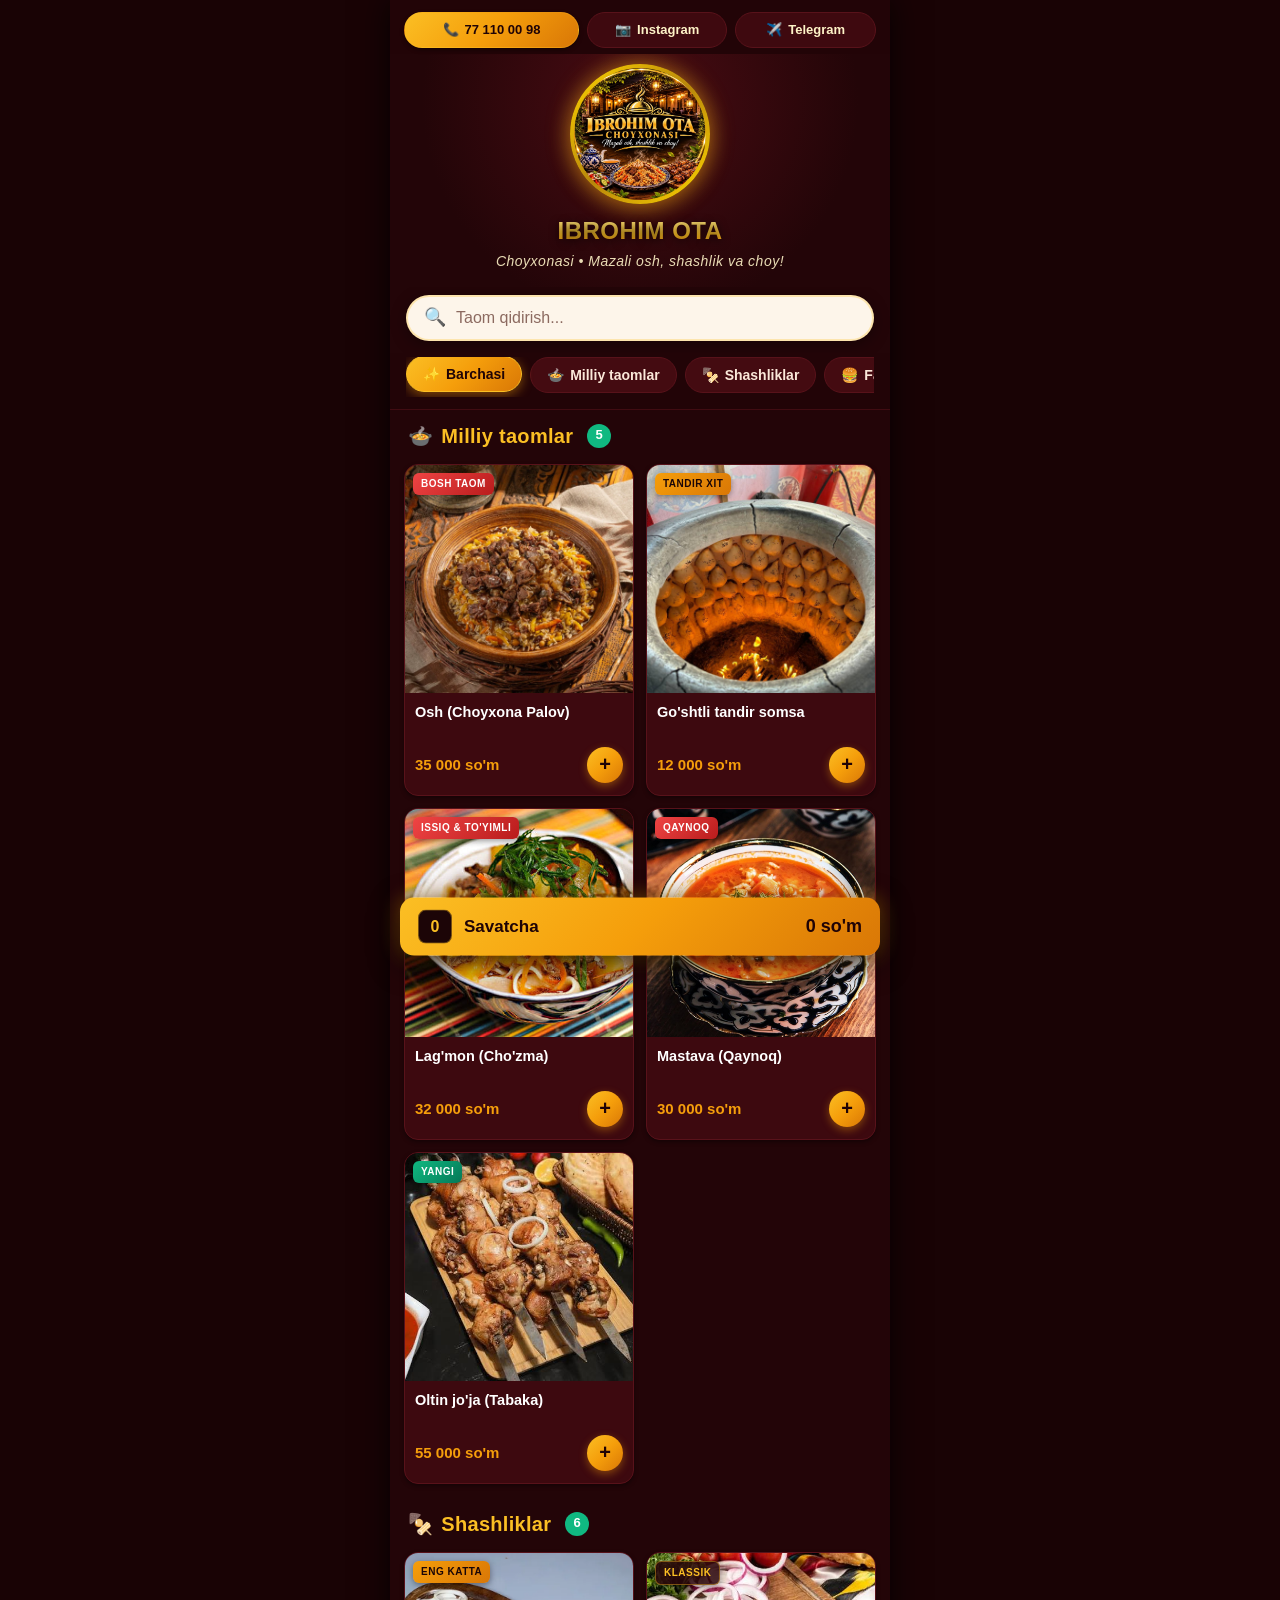
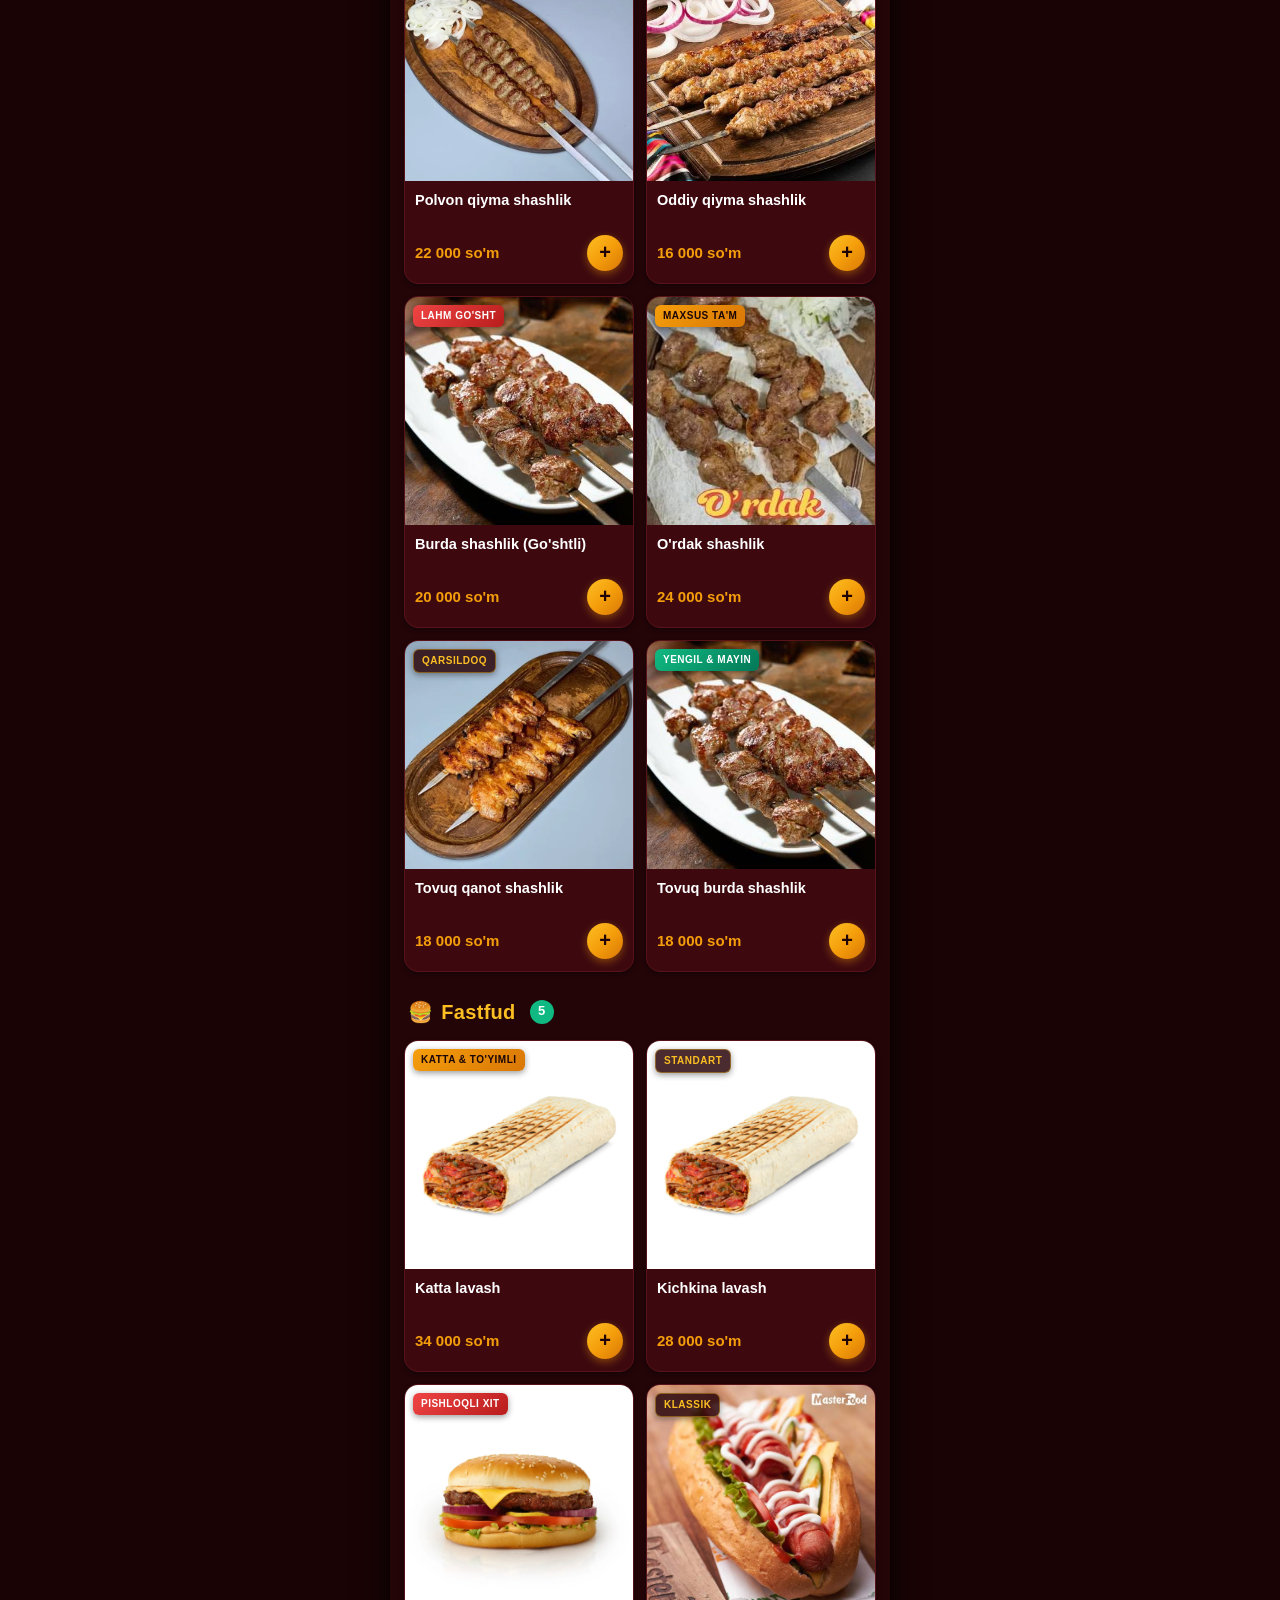
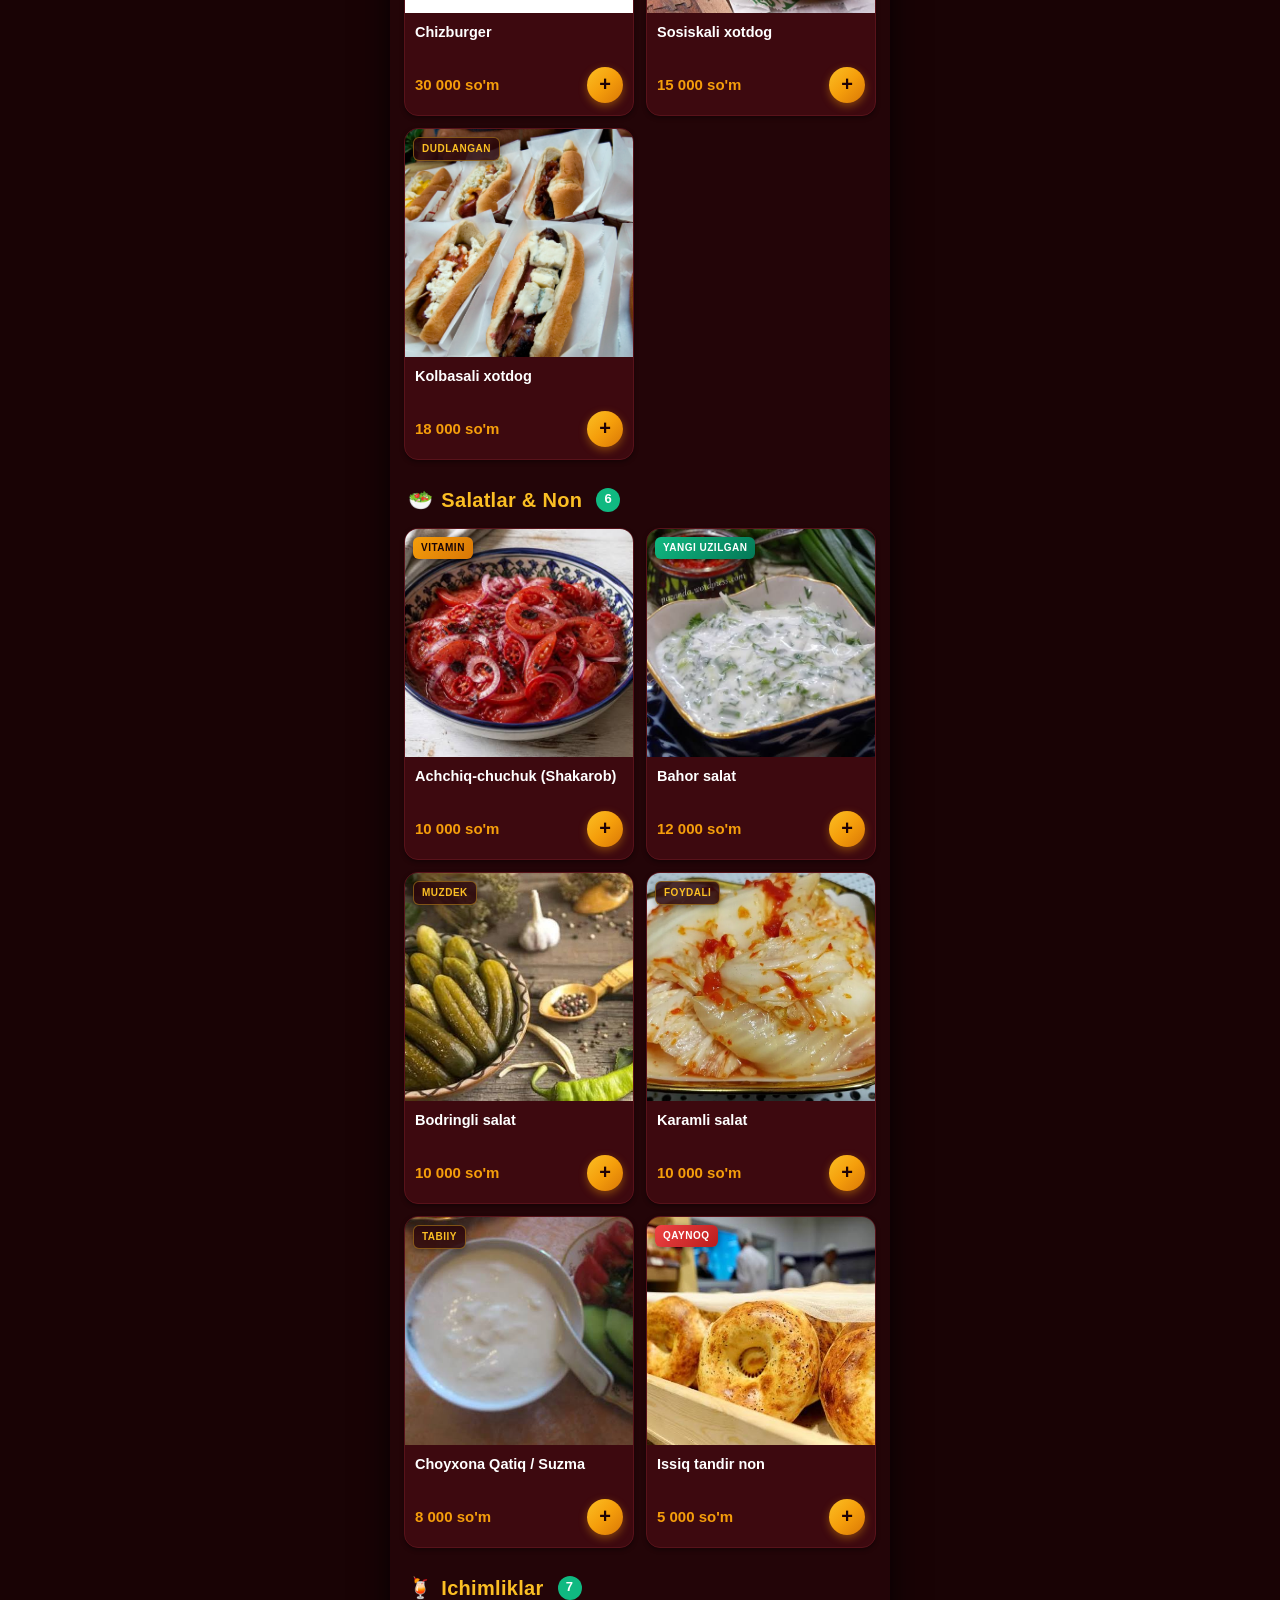
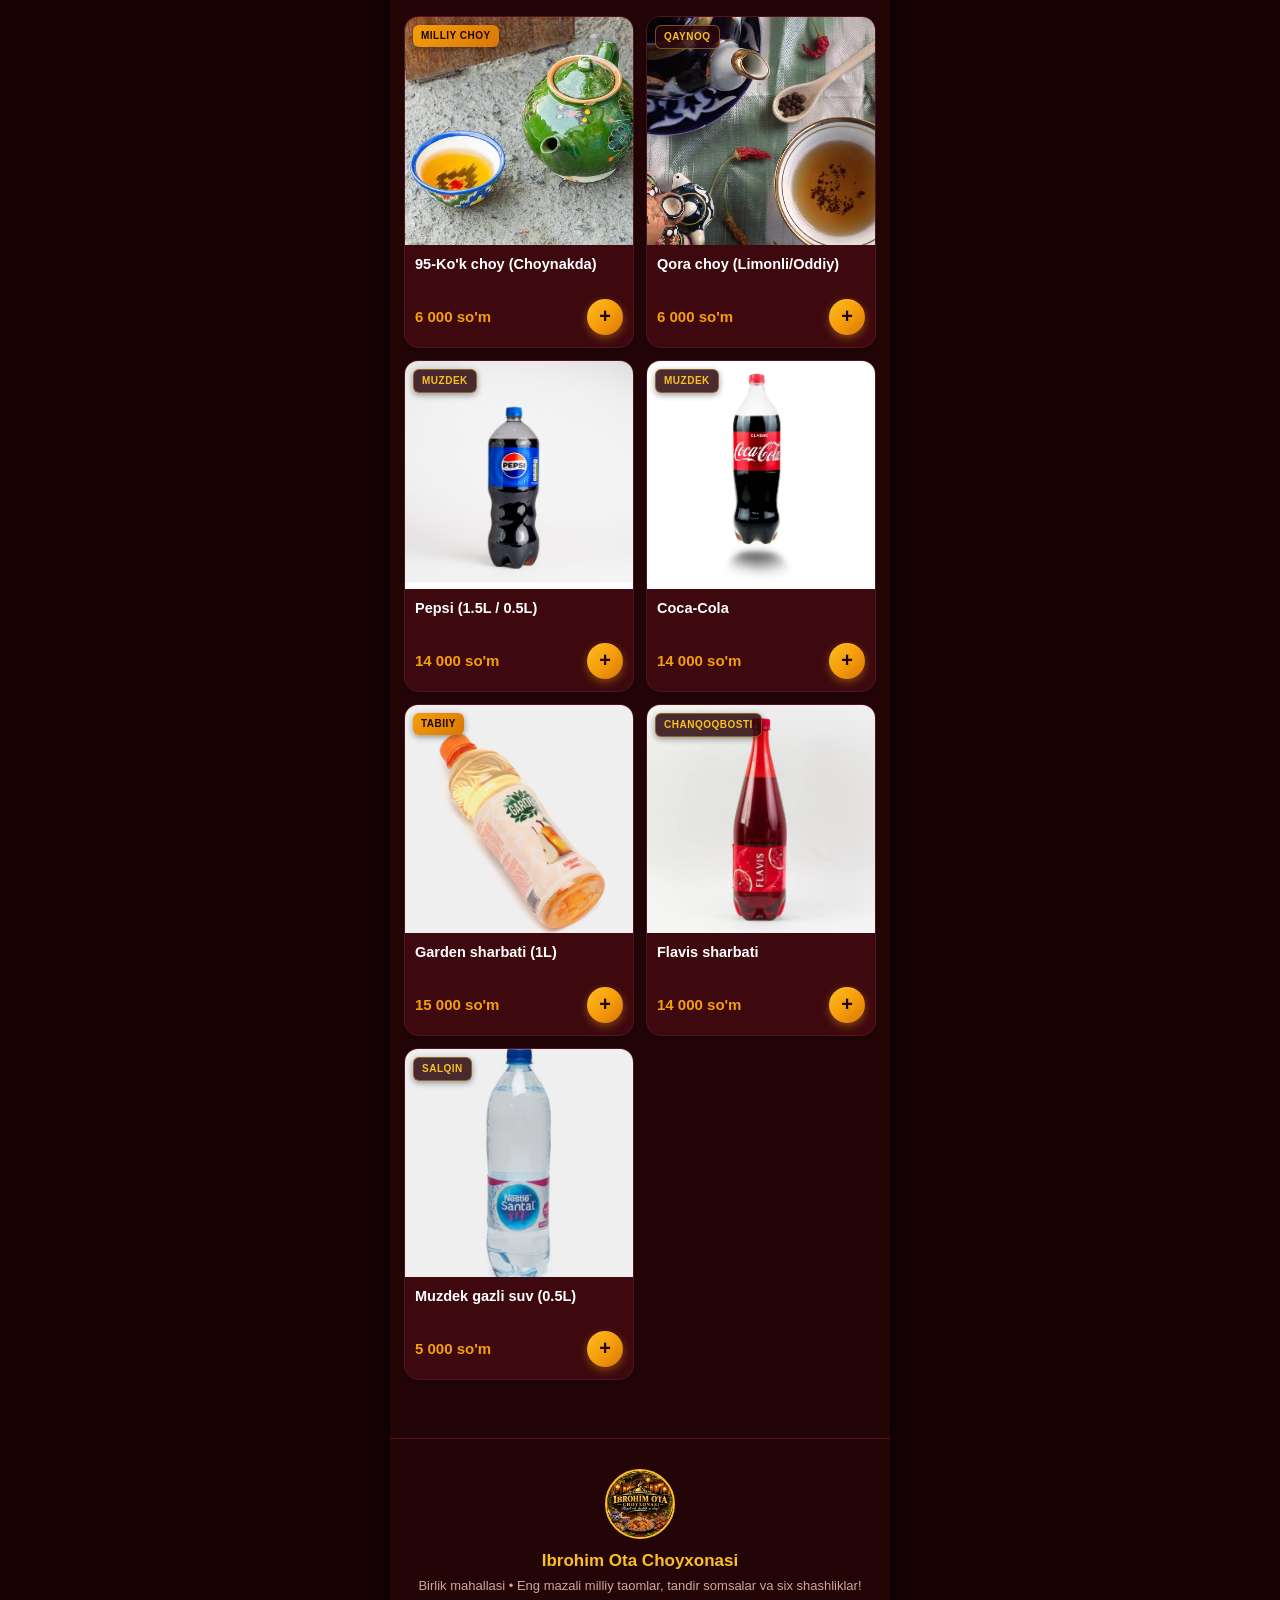
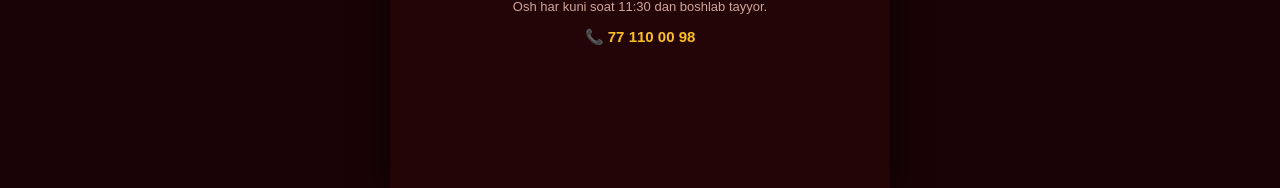
==== index.html @ 79ab9d5c "Initial commit: Ibrohim Ota choyxonasi QR menu" ====
<!DOCTYPE html>
<html lang="uz">
<head>
  <meta charset="UTF-8">
  <meta name="viewport" content="width=device-width, initial-scale=1.0, maximum-scale=1.0, user-scalable=no, viewport-fit=cover">
  <title>Ibrohim Ota Choyxonasi | QR Menyu</title>
  
  <!-- Mobil brauzer moslashuvlari -->
  <meta name="theme-color" content="#190305">
  <meta name="apple-mobile-web-app-capable" content="yes">
  <meta name="apple-mobile-web-app-status-bar-style" content="black-translucent">
  <meta name="description" content="Ibrohim Ota choyxonasi - Mazali osh, shashlik va choy! Qulay mobil QR-menyu.">

  <!-- Favicon va Logotip -->
  <link rel="icon" type="image/jpeg" href="images/logo_circle.jpg">
  <link rel="apple-touch-icon" href="images/logo_circle.jpg">

  <!-- Stillar -->
  <link rel="stylesheet" href="style.css">
</head>
<body>

  <div class="app-container">
    
    <!-- Tepadagi tezkor aloqa paneli -->
    <header class="top-contact-bar">
      <a href="tel:771100098" class="contact-btn phone">
        <span>📞</span>
        <span>77 110 00 98</span>
      </a>
      <a href="https://instagram.com" target="_blank" rel="noopener noreferrer" class="contact-btn social">
        <span>📷</span>
        <span>Instagram</span>
      </a>
      <a href="https://t.me" target="_blank" rel="noopener noreferrer" class="contact-btn social">
        <span>✈️</span>
        <span>Telegram</span>
      </a>
    </header>

    <!-- Bosh Banner va Choyxona Logotipi -->
    <section class="hero-banner">
      <div class="logo-circle-wrapper">
        <img src="images/logo_circle.jpg" alt="Ibrohim Ota Choyxonasi" class="logo-circle-img">
      </div>
      <h1 class="brand-title">IBROHIM OTA</h1>
      <p class="brand-subtitle">Choyxonasi • Mazali osh, shashlik va choy!</p>

      <!-- Agar QR kodda xona bo'lsa avtomatik ko'rinadi -->
      <div id="activeTableBadge" class="active-table-badge" style="display: none;">
        <span class="pulse-dot"></span>
        <span>Xonangiz aniqlandi</span>
      </div>
    </section>

    <!-- Qidiruv paneli -->
    <div class="search-wrapper">
      <div class="search-box">
        <span class="search-icon">🔍</span>
        <input type="text" id="searchInput" class="search-input" placeholder="Taom qidirish..." autocomplete="off">
        <button id="clearSearchBtn" class="clear-search-btn" title="Tozalash">✕</button>
      </div>
    </div>

    <!-- Kategoriya teglari (Slider) -->
    <nav class="categories-container" aria-label="Menyu toifalari">
      <div class="categories-track" id="categoriesTrack">
        <!-- JS orqali dinamik chiqariladi -->
      </div>
    </nav>

    <!-- Asosiy Taomlar Menyu Ro'yxati -->
    <main class="menu-content" id="menuContainer">
      <!-- data.js dagi taomlar app.js orqali chiziladi -->
    </main>

    <!-- Pastki qism / Footer -->
    <footer class="choyxona-footer">
      <img src="images/logo_circle.jpg" alt="Logo" class="footer-logo">
      <div class="footer-name">Ibrohim Ota Choyxonasi</div>
      <div class="footer-text">
        Birlik mahallasi • Eng mazali milliy taomlar, tandir somsalar va six shashliklar!<br>
        Osh har kuni soat 11:30 dan boshlab tayyor.
      </div>
      <a href="tel:771100098" class="footer-phone">📞 77 110 00 98</a>
    </footer>

    <!-- Pastda Yopishib Turuvchi Savatcha Tugmasi (Floating Bar) -->
    <aside class="floating-cart-bar" id="floatingCartBar" role="button" aria-label="Savatchani ko'rish">
      <div class="cart-left">
        <div class="cart-badge-circle" id="floatingCartCount">0</div>
        <div class="cart-label">Savatcha</div>
      </div>
      <div class="cart-total-price" id="floatingCartTotal">0 so'm</div>
    </aside>

  </div>

  <!-- ===================================================
       1. TAOM HAQIDA BATAFSIL MODAL
  =================================================== -->
  <div class="modal-overlay" id="dishDetailModal" role="dialog" aria-modal="true">
    <div class="modal-sheet">
      <div class="sheet-header">
        <span class="sheet-title">Taom haqida</span>
        <button class="sheet-header-btn" id="closeDetailBtn">✕ Yopish</button>
      </div>
      <div class="dish-detail-body" id="dishDetailContent">
        <!-- JS orqali to'ldiriladi -->
      </div>
    </div>
  </div>

  <!-- ===================================================
       2. SAVATCHA (CART) MODALI
  =================================================== -->
  <div class="modal-overlay" id="cartModal" role="dialog" aria-modal="true">
    <div class="modal-sheet">
      
      <!-- Savatcha tepasi -->
      <div class="sheet-header">
        <button class="sheet-header-btn" id="closeCartBtn">‹ Menyuga qaytish</button>
        <span class="sheet-title">🛒 Savatcha</span>
        <button class="sheet-header-btn clear-cart-btn" id="clearCartBtn">Tozalash</button>
      </div>

      <!-- Savatcha bo'sh holati -->
      <div class="empty-cart-state" id="cartEmptyState" style="display: none;">
        <div class="empty-cart-icon">🛒</div>
        <div class="empty-cart-title">Savatchangiz bo'sh</div>
        <div class="empty-cart-text">Menyudan o'zingiz yoqtirgan lazzatli taomlarni tanlang</div>
      </div>

      <!-- Savatcha to'la holati -->
      <div id="cartContentArea">
        
        <!-- Tanlangan taomlar ro'yxati -->
        <div class="cart-items-container" id="cartItemsList">
          <!-- JS orqali chiziladi -->
        </div>

        <!-- Hisob-kitob bloki -->
        <div class="cart-summary-box">
          <div class="summary-row">
            <span>Taomlar summasi</span>
            <strong id="summarySubtotal">0 so'm</strong>
          </div>
          <div class="summary-row">
            <span>Xizmat haqi</span>
            <strong id="summaryServiceFee">0 so'm (0%)</strong>
          </div>
          <div class="summary-divider"></div>
          <div class="summary-total-row">
            <span class="summary-total-label">JAMI:</span>
            <span class="summary-total-price" id="summaryGrandTotal">0 so'm</span>
          </div>
        </div>

        <!-- Majburiy maydon: Xona / Stol raqami -->
        <div class="room-input-container">
          <label class="room-input-label" for="roomNumberInput">
            📍 Qaysi xona yoki stoldasiz? (Majburiy)
          </label>
          <div class="room-input-wrapper">
            <span style="font-size: 20px;">🚪</span>
            <input 
              type="text" 
              id="roomNumberInput" 
              class="room-input" 
              placeholder="masalan, 5-xona yoki 2-stol"
              maxlength="30"
              autocomplete="off"
            >
          </div>

          <!-- Tezkor xona tanlash (Katta yoshdagilar oson bosishi uchun) -->
          <div class="quick-rooms">
            <button type="button" class="room-chip" data-val="1-xona">1-xona</button>
            <button type="button" class="room-chip" data-val="2-xona">2-xona</button>
            <button type="button" class="room-chip" data-val="3-xona">3-xona</button>
            <button type="button" class="room-chip" data-val="4-xona">4-xona</button>
            <button type="button" class="room-chip" data-val="5-xona">5-xona</button>
            <button type="button" class="room-chip" data-val="6-xona">6-xona</button>
            <button type="button" class="room-chip" data-val="7-xona">7-xona</button>
            <button type="button" class="room-chip" data-val="8-xona">8-xona</button>
            <button type="button" class="room-chip" data-val="Katta zal">Katta zal</button>
            <button type="button" class="room-chip" data-val="Kichik zal">Kichik zal</button>
          </div>
        </div>

        <!-- Xatolik ogohlantirish banneri -->
        <div class="validation-error-banner" id="validationErrorBanner">
          ⚠️ Avval xona yoki stol raqamini kiriting!
        </div>

        <!-- Amallar tugmalari -->
        <div class="cart-actions">
          <button class="btn-primary-send" id="sendToCashierBtn">
            <span>📨</span>
            <span>Kassaga yuborish</span>
          </button>
          <button class="btn-secondary-waiter" id="showToWaiterBtn">
            <span>👨‍💼</span>
            <span>Ofitsiantga ko'rsatish</span>
          </button>
          <p class="cart-subtext">
            Buyurtma kassaga va oshxonaga boradi, ofitsiant tez orada tasdiqlaydi. Xohlasangiz, ekranni ofitsiantga ko'rsating.
          </p>
        </div>

      </div>

    </div>
  </div>

  <!-- ===================================================
       3. KREATIV TASDIQLASH OYNASI (Prompt talabi)
  =================================================== -->
  <div class="modal-overlay" id="confirmOrderModal" role="dialog" aria-modal="true">
    <div class="confirm-box">
      <div class="confirm-icon">👨‍🍳</div>
      <h2 class="confirm-title">Taomlarimiz ma'qulmi? 😊</h2>
      <p class="confirm-text">
        Haqiqatan ham mana shu tanlangan lazzatli taomlarni buyurtma bermoqchimisiz?
      </p>

      <!-- Buyurtma xulosasi -->
      <div class="confirm-details-card">
        <div class="confirm-detail-item">
          <span class="confirm-detail-label">Xona / Stol:</span>
          <span class="confirm-detail-val" id="confirmRoomVal">5-xona</span>
        </div>
        <div class="confirm-detail-item">
          <span class="confirm-detail-label">Miqdori:</span>
          <span class="confirm-detail-val" id="confirmCountVal">3 ta</span>
        </div>
        <div class="confirm-detail-item">
          <span class="confirm-detail-label">Umumiy summa:</span>
          <span class="confirm-detail-val" id="confirmTotalVal" style="color: var(--gold-light);">0 so'm</span>
        </div>
      </div>

      <!-- Kreativ tugmalar -->
      <div class="confirm-actions">
        <button class="btn-confirm-yes" id="confirmYesBtn">
          🚀 Ha, buyurtmani yuboring!
        </button>
        <button class="btn-confirm-more" id="confirmMoreBtn">
          😋 Yana boshqa ovqatlarni tanlayman
        </button>
      </div>
    </div>
  </div>

  <!-- ===================================================
       4. CHEK VA OFITSIANTGA KO'RSATISH EKRANI
  =================================================== -->
  <div class="modal-overlay" id="receiptModal" role="dialog" aria-modal="true">
    <div class="modal-sheet" style="background: var(--bg-dark);">
      
      <div class="receipt-wrapper">
        <div class="receipt-header">
          <div class="receipt-logo-name">IBROHIM OTA CHOYXONASI</div>
          <div class="receipt-order-title" id="receiptRoomHeader">BUYURTMA • 5-xona</div>
          <div class="receipt-time" id="receiptTimeVal">18:00</div>
        </div>

        <!-- Status bildirishnomasi -->
        <div class="receipt-status-banner" id="receiptStatusBanner">
          ✅ Kassaga yuborildi — ofitsiant tez orada tasdiqlaydi
        </div>

        <!-- Buyurtma qilingan taomlar -->
        <div class="receipt-items-list" id="receiptItemsList">
          <!-- JS orqali to'ldiriladi -->
        </div>

        <!-- Hisob-kitob -->
        <div class="receipt-breakdown">
          <div class="receipt-breakdown-row">
            <span id="receiptItemsSubtotalLabel">Taomlar</span>
            <span id="receiptSubtotalVal">0 so'm</span>
          </div>
          <div class="receipt-breakdown-row">
            <span>Xizmat haqi (0%)</span>
            <span id="receiptServiceFeeVal">0 so'm</span>
          </div>
        </div>

        <div class="receipt-grand-total">
          <span class="grand-total-label">JAMI:</span>
          <span class="grand-total-val" id="receiptGrandTotalVal">0 so'm</span>
        </div>

        <!-- Chek amallari -->
        <div class="receipt-actions">
          <button class="receipt-btn-edit" id="receiptEditBtn">
            ‹ Tahrirlash
          </button>
          <button class="receipt-btn-new" id="receiptNewOrderBtn">
            Menyuga qaytish
          </button>
        </div>

      </div>

    </div>
  </div>

  <!-- Skriptlar -->
  <script src="data.js"></script>
  <script src="app.js"></script>
</body>
</html>
---- style.css ----
/* ===================================================
   IBROHIM OTA CHOYXONASI - QR MENYU
   Dizayn: To'q qizil (Burgundy) va Oltin ranglar uyg'unligi
   100% Mobil moslashuvchan, Katta yoshdagilar uchun qulay
=================================================== */

:root {
  --bg-dark: #190305;
  --bg-primary: #230508;
  --bg-secondary: #32070c;
  --bg-card: #3d090f;
  --bg-card-hover: #4a0c13;
  --border-color: #58121a;
  --border-gold: #c98a28;

  --gold-primary: #f59e0b;
  --gold-light: #fbbf24;
  --gold-dark: #b45309;
  --gold-gradient: linear-gradient(135deg, #fbbf24 0%, #f59e0b 50%, #d97706 100%);
  
  --red-gradient: linear-gradient(135deg, #e11d48 0%, #be123c 100%);
  --green-primary: #10b981;
  --green-dark: #059669;
  --green-gradient: linear-gradient(135deg, #10b981 0%, #059669 100%);

  --text-white: #ffffff;
  --text-cream: #fef3c7;
  --text-light: #fbe8d9;
  --text-muted: #d1a59b;
  --text-dark: #1f0306;

  --shadow-sm: 0 2px 4px rgba(0, 0, 0, 0.4);
  --shadow-md: 0 4px 12px rgba(0, 0, 0, 0.5);
  --shadow-lg: 0 8px 24px rgba(0, 0, 0, 0.6);
  --shadow-gold: 0 4px 20px rgba(245, 158, 11, 0.35);

  --radius-sm: 8px;
  --radius-md: 14px;
  --radius-lg: 20px;
  --radius-full: 9999px;

  --safe-bottom: env(safe-area-inset-bottom, 16px);
}

* {
  margin: 0;
  padding: 0;
  box-sizing: border-box;
  -webkit-tap-highlight-color: transparent;
}

html {
  font-size: 16px;
  scroll-behavior: smooth;
  background-color: var(--bg-dark);
}

body {
  font-family: -apple-system, BlinkMacSystemFont, "Segoe UI", Roboto, "Helvetica Neue", Arial, sans-serif;
  background-color: var(--bg-dark);
  color: var(--text-light);
  line-height: 1.4;
  min-height: 100vh;
  overflow-x: hidden;
  user-select: none;
}

/* Max width wrapper for mobile feel on any screen */
.app-container {
  max-width: 500px;
  margin: 0 auto;
  min-height: 100vh;
  background-color: var(--bg-primary);
  position: relative;
  box-shadow: 0 0 30px rgba(0, 0, 0, 0.8);
  padding-bottom: 100px;
}

/* ===================================================
   TOP BRAND / CONTACT BAR
=================================================== */
.top-contact-bar {
  display: flex;
  justify-content: space-between;
  align-items: center;
  gap: 8px;
  padding: 12px 14px 6px;
  background: rgba(35, 5, 8, 0.95);
  backdrop-filter: blur(8px);
  position: sticky;
  top: 0;
  z-index: 40;
}

.contact-btn {
  display: inline-flex;
  align-items: center;
  justify-content: center;
  gap: 6px;
  padding: 8px 12px;
  border-radius: var(--radius-full);
  font-size: 13px;
  font-weight: 700;
  text-decoration: none;
  transition: all 0.2s ease;
  border: 1px solid rgba(251, 191, 36, 0.25);
}

.contact-btn.phone {
  background: var(--gold-gradient);
  color: var(--text-dark);
  box-shadow: var(--shadow-sm);
  flex: 1.3;
}

.contact-btn.social {
  background: rgba(74, 12, 19, 0.7);
  color: var(--text-cream);
  border: 1px solid var(--border-color);
  flex: 1;
}

.contact-btn:active {
  transform: scale(0.96);
}

/* ===================================================
   HERO / BRAND BANNER
=================================================== */
.hero-banner {
  text-align: center;
  padding: 10px 16px 16px;
  position: relative;
  background: radial-gradient(circle at center 20%, #4a0c13 0%, var(--bg-primary) 70%);
}

.logo-circle-wrapper {
  width: 140px;
  height: 140px;
  margin: 0 auto 10px;
  border-radius: 50%;
  padding: 4px;
  background: linear-gradient(135deg, #ffd700, #b8860b, #ffd700);
  box-shadow: var(--shadow-gold), 0 0 25px rgba(251, 191, 36, 0.4);
  position: relative;
  animation: gentlePulse 4s ease-in-out infinite;
}

@keyframes gentlePulse {
  0%, 100% { transform: scale(1); }
  50% { transform: scale(1.02); }
}

.logo-circle-img {
  width: 100%;
  height: 100%;
  border-radius: 50%;
  object-fit: cover;
  display: block;
}

.brand-title {
  font-size: 24px;
  font-weight: 900;
  letter-spacing: 0.5px;
  background: linear-gradient(180deg, #fff2a3 0%, #fbbf24 60%, #d97706 100%);
  -webkit-background-clip: text;
  -webkit-text-fill-color: transparent;
  text-transform: uppercase;
  margin-bottom: 4px;
  text-shadow: 0 2px 10px rgba(0, 0, 0, 0.7);
}

.brand-subtitle {
  font-size: 14px;
  font-style: italic;
  color: var(--text-cream);
  opacity: 0.9;
  letter-spacing: 0.5px;
}

.active-table-badge {
  display: inline-flex;
  align-items: center;
  gap: 8px;
  margin-top: 10px;
  padding: 6px 14px;
  border-radius: var(--radius-full);
  background: rgba(16, 185, 129, 0.15);
  border: 1px solid var(--green-primary);
  color: #34d399;
  font-size: 13px;
  font-weight: 700;
}

.pulse-dot {
  width: 8px;
  height: 8px;
  border-radius: 50%;
  background: var(--green-primary);
  animation: blink 1.5s infinite;
}

@keyframes blink {
  0%, 100% { opacity: 1; transform: scale(1); }
  50% { opacity: 0.4; transform: scale(0.8); }
}

/* ===================================================
   SEARCH BAR
=================================================== */
.search-wrapper {
  padding: 8px 16px 12px;
}

.search-box {
  display: flex;
  align-items: center;
  background: #fdf5ea;
  border-radius: var(--radius-full);
  padding: 8px 16px;
  box-shadow: 0 4px 15px rgba(0, 0, 0, 0.35);
  border: 2px solid rgba(251, 191, 36, 0.3);
  transition: all 0.2s ease;
}

.search-box:focus-within {
  border-color: var(--gold-primary);
  box-shadow: 0 0 12px rgba(245, 158, 11, 0.4);
}

.search-icon {
  font-size: 18px;
  margin-right: 10px;
  color: #6b211a;
}

.search-input {
  flex: 1;
  border: none;
  outline: none;
  background: transparent;
  font-size: 16px;
  font-weight: 600;
  color: #2b070b;
}

.search-input::placeholder {
  color: #8c6a60;
  font-weight: 500;
}

.clear-search-btn {
  background: #e2d2c1;
  border: none;
  width: 24px;
  height: 24px;
  border-radius: 50%;
  font-size: 14px;
  font-weight: bold;
  color: #4a0c13;
  cursor: pointer;
  display: none;
  align-items: center;
  justify-content: center;
}

/* ===================================================
   CATEGORIES SLIDER
=================================================== */
.categories-container {
  padding: 4px 16px 12px;
  position: sticky;
  top: 50px;
  background: rgba(35, 5, 8, 0.95);
  backdrop-filter: blur(10px);
  z-index: 35;
  border-bottom: 1px solid rgba(88, 18, 26, 0.6);
}

.categories-track {
  display: flex;
  gap: 8px;
  overflow-x: auto;
  scroll-behavior: smooth;
  padding-bottom: 4px;
  scrollbar-width: none;
}

.categories-track::-webkit-scrollbar {
  display: none;
}

.category-pill {
  flex-shrink: 0;
  display: inline-flex;
  align-items: center;
  gap: 6px;
  padding: 9px 16px;
  border-radius: var(--radius-full);
  background: rgba(74, 12, 19, 0.85);
  color: var(--text-light);
  border: 1px solid var(--border-color);
  font-size: 14px;
  font-weight: 700;
  cursor: pointer;
  transition: all 0.2s cubic-bezier(0.4, 0, 0.2, 1);
}

.category-pill.active {
  background: var(--gold-gradient);
  color: var(--text-dark);
  border-color: var(--gold-light);
  box-shadow: 0 3px 12px rgba(245, 158, 11, 0.45);
  transform: translateY(-1px);
}

.category-pill:active {
  transform: scale(0.95);
}

/* ===================================================
   MENU LIST & DISH CARDS (2 COLUMNS)
=================================================== */
.menu-content {
  padding: 12px 14px;
}

.category-section {
  margin-bottom: 26px;
}

.category-header {
  display: flex;
  align-items: center;
  justify-content: space-between;
  margin-bottom: 14px;
  padding-left: 4px;
}

.category-title {
  display: flex;
  align-items: center;
  gap: 8px;
  font-size: 20px;
  font-weight: 800;
  color: var(--gold-light);
  letter-spacing: 0.3px;
}

.category-badge-count {
  display: inline-flex;
  align-items: center;
  justify-content: center;
  background: var(--green-primary);
  color: #ffffff;
  font-size: 13px;
  font-weight: 800;
  width: 24px;
  height: 24px;
  border-radius: 50%;
  margin-left: 6px;
}

.dishes-grid {
  display: grid;
  grid-template-columns: repeat(2, 1fr);
  gap: 12px;
}

.dish-card {
  background: var(--bg-card);
  border-radius: var(--radius-md);
  overflow: hidden;
  border: 1px solid var(--border-color);
  box-shadow: var(--shadow-sm);
  display: flex;
  flex-direction: column;
  transition: transform 0.15s ease, border-color 0.2s ease;
  position: relative;
}

.dish-card:active {
  transform: scale(0.985);
}

.dish-img-container {
  width: 100%;
  aspect-ratio: 1 / 1;
  position: relative;
  background: #250609;
  cursor: pointer;
  overflow: hidden;
}

.dish-img {
  width: 100%;
  height: 100%;
  object-fit: cover;
  transition: transform 0.3s ease;
  display: block;
}

.dish-card:hover .dish-img {
  transform: scale(1.04);
}

/* Dish Badges (BOSH TAOM, TANDIR XIT, etc.) */
.dish-badge {
  position: absolute;
  top: 8px;
  left: 8px;
  padding: 4px 8px;
  border-radius: 6px;
  font-size: 10px;
  font-weight: 900;
  text-transform: uppercase;
  letter-spacing: 0.5px;
  color: #fff;
  z-index: 2;
  box-shadow: 0 2px 6px rgba(0, 0, 0, 0.4);
}

.dish-badge.badge-hit {
  background: linear-gradient(135deg, #f59e0b, #d97706);
  color: #1a0507;
}

.dish-badge.badge-hot {
  background: linear-gradient(135deg, #ef4444, #b91c1c);
}

.dish-badge.badge-new {
  background: linear-gradient(135deg, #10b981, #047857);
}

.dish-badge.badge-default {
  background: rgba(43, 7, 11, 0.85);
  border: 1px solid rgba(251, 191, 36, 0.4);
  color: var(--gold-light);
}

.dish-info {
  padding: 10px 10px 12px;
  display: flex;
  flex-direction: column;
  flex: 1;
  justify-content: space-between;
}

.dish-name {
  font-size: 14.5px;
  font-weight: 800;
  color: #ffffff;
  margin-bottom: 8px;
  line-height: 1.25;
  cursor: pointer;
  min-height: 36px;
}

.dish-bottom-row {
  display: flex;
  align-items: center;
  justify-content: space-between;
  gap: 6px;
  margin-top: auto;
}

.dish-price {
  font-size: 15px;
  font-weight: 800;
  color: var(--gold-primary);
  white-space: nowrap;
}

.dish-price small {
  font-size: 12px;
  font-weight: 600;
  color: var(--text-muted);
}

/* Add button (+) */
.add-btn {
  width: 36px;
  height: 36px;
  border-radius: 50%;
  background: var(--gold-gradient);
  color: var(--text-dark);
  border: none;
  font-size: 20px;
  font-weight: 900;
  display: flex;
  align-items: center;
  justify-content: center;
  cursor: pointer;
  box-shadow: 0 3px 8px rgba(245, 158, 11, 0.4);
  transition: all 0.15s ease;
  flex-shrink: 0;
}

.add-btn:active {
  transform: scale(0.9);
}

/* Stepper on card when item is added: - 2 + */
.card-stepper {
  display: inline-flex;
  align-items: center;
  background: #2a060a;
  border: 1px solid var(--gold-primary);
  border-radius: var(--radius-full);
  padding: 2px 4px;
  gap: 4px;
}

.stepper-btn {
  width: 28px;
  height: 28px;
  border-radius: 50%;
  background: var(--gold-gradient);
  color: var(--text-dark);
  border: none;
  font-size: 16px;
  font-weight: 900;
  display: flex;
  align-items: center;
  justify-content: center;
  cursor: pointer;
}

.stepper-count {
  font-size: 14px;
  font-weight: 800;
  color: var(--gold-light);
  min-width: 18px;
  text-align: center;
}

/* Empty state */
.empty-menu-msg {
  text-align: center;
  padding: 40px 20px;
  color: var(--text-muted);
}

.empty-menu-msg .icon {
  font-size: 44px;
  margin-bottom: 10px;
}

/* ===================================================
   FLOATING BOTTOM CART BAR
=================================================== */
.floating-cart-bar {
  position: fixed;
  bottom: 14px;
  left: 50%;
  transform: translateX(-50%) translateY(120%);
  width: calc(100% - 28px);
  max-width: 480px;
  background: var(--gold-gradient);
  border-radius: var(--radius-md);
  padding: 12px 18px;
  display: flex;
  align-items: center;
  justify-content: space-between;
  box-shadow: 0 8px 30px rgba(0, 0, 0, 0.8), 0 0 20px rgba(245, 158, 11, 0.5);
  cursor: pointer;
  z-index: 50;
  transition: transform 0.35s cubic-bezier(0.175, 0.885, 0.32, 1.275);
}

.floating-cart-bar.visible {
  transform: translateX(-50%) translateY(0);
}

.floating-cart-bar:active {
  transform: translateX(-50%) scale(0.98);
}

.cart-left {
  display: flex;
  align-items: center;
  gap: 12px;
}

.cart-badge-circle {
  background: #1c0507;
  color: var(--gold-light);
  font-size: 16px;
  font-weight: 900;
  width: 34px;
  height: 34px;
  border-radius: 8px;
  display: flex;
  align-items: center;
  justify-content: center;
  border: 1px solid rgba(251, 191, 36, 0.4);
}

.cart-label {
  font-size: 17px;
  font-weight: 800;
  color: var(--text-dark);
}

.cart-total-price {
  font-size: 18px;
  font-weight: 900;
  color: var(--text-dark);
}

/* ===================================================
   MODALS BASE STYLE (Full overlay + bottom sheet)
=================================================== */
.modal-overlay {
  position: fixed;
  top: 0;
  left: 0;
  width: 100vw;
  height: 100vh;
  background: rgba(10, 1, 2, 0.8);
  backdrop-filter: blur(8px);
  z-index: 100;
  display: flex;
  align-items: flex-end;
  justify-content: center;
  opacity: 0;
  visibility: hidden;
  transition: opacity 0.25s ease, visibility 0.25s ease;
}

.modal-overlay.active {
  opacity: 1;
  visibility: visible;
}

.modal-sheet {
  width: 100%;
  max-width: 500px;
  max-height: 92vh;
  background: var(--bg-primary);
  border-top-left-radius: 26px;
  border-top-right-radius: 26px;
  box-shadow: 0 -10px 40px rgba(0, 0, 0, 0.8);
  border-top: 2px solid var(--border-gold);
  border-left: 1px solid var(--border-color);
  border-right: 1px solid var(--border-color);
  overflow-y: auto;
  display: flex;
  flex-direction: column;
  transform: translateY(100%);
  transition: transform 0.3s cubic-bezier(0.16, 1, 0.3, 1);
  padding-bottom: max(20px, var(--safe-bottom));
}

.modal-overlay.active .modal-sheet {
  transform: translateY(0);
}

/* Modal Header */
.sheet-header {
  display: flex;
  align-items: center;
  justify-content: space-between;
  padding: 16px 20px;
  background: var(--bg-secondary);
  border-bottom: 1px solid var(--border-color);
  position: sticky;
  top: 0;
  z-index: 10;
}

.sheet-header-btn {
  background: transparent;
  border: none;
  color: var(--gold-light);
  font-size: 15px;
  font-weight: 700;
  cursor: pointer;
  display: inline-flex;
  align-items: center;
  gap: 4px;
}

.sheet-title {
  font-size: 18px;
  font-weight: 800;
  color: #fff;
  text-align: center;
}

.clear-cart-btn {
  color: #f87171;
}

/* ===================================================
   DISH DETAIL MODAL CONTENT
=================================================== */
.dish-detail-body {
  padding: 20px;
}

.detail-img-wrapper {
  width: 100%;
  aspect-ratio: 4 / 3;
  border-radius: var(--radius-md);
  overflow: hidden;
  margin-bottom: 16px;
  background: #190305;
  box-shadow: var(--shadow-md);
}

.detail-img {
  width: 100%;
  height: 100%;
  object-fit: cover;
}

.detail-name {
  font-size: 22px;
  font-weight: 800;
  color: #fff;
  margin-bottom: 8px;
}

.detail-desc {
  font-size: 15px;
  color: var(--text-light);
  line-height: 1.5;
  margin-bottom: 20px;
  background: rgba(50, 7, 12, 0.7);
  padding: 12px;
  border-radius: var(--radius-sm);
  border: 1px solid var(--border-color);
}

.detail-footer {
  display: flex;
  align-items: center;
  justify-content: space-between;
  gap: 14px;
}

.detail-price-box {
  display: flex;
  flex-direction: column;
}

.detail-price-label {
  font-size: 12px;
  color: var(--text-muted);
}

.detail-price-val {
  font-size: 20px;
  font-weight: 900;
  color: var(--gold-primary);
}

.detail-add-btn {
  flex: 1;
  padding: 14px 20px;
  background: var(--gold-gradient);
  color: var(--text-dark);
  border: none;
  border-radius: var(--radius-md);
  font-size: 16px;
  font-weight: 800;
  cursor: pointer;
  box-shadow: 0 4px 15px rgba(245, 158, 11, 0.4);
}

/* ===================================================
   SAVATCHA (CART) SHEET CONTENT
=================================================== */
.cart-items-container {
  padding: 16px 20px;
  display: flex;
  flex-direction: column;
  gap: 12px;
}

.cart-item-row {
  display: flex;
  align-items: center;
  justify-content: space-between;
  background: #fff8ef;
  color: #1f0306;
  padding: 10px 14px;
  border-radius: var(--radius-md);
  box-shadow: var(--shadow-sm);
}

.cart-item-left {
  display: flex;
  align-items: center;
  gap: 12px;
  flex: 1;
}

.cart-item-thumb {
  width: 52px;
  height: 52px;
  border-radius: 10px;
  object-fit: cover;
}

.cart-item-info {
  display: flex;
  flex-direction: column;
}

.cart-item-title {
  font-size: 15px;
  font-weight: 800;
  color: #2b070b;
}

.cart-item-price {
  font-size: 14px;
  font-weight: 700;
  color: #851e2b;
}

.cart-item-stepper {
  display: inline-flex;
  align-items: center;
  background: #3d090f;
  border-radius: var(--radius-full);
  padding: 3px 6px;
  gap: 8px;
}

.cart-stepper-btn {
  width: 28px;
  height: 28px;
  border-radius: 50%;
  background: transparent;
  color: #fff;
  border: none;
  font-size: 18px;
  font-weight: bold;
  cursor: pointer;
  display: flex;
  align-items: center;
  justify-content: center;
}

.cart-stepper-btn:active {
  background: rgba(255, 255, 255, 0.2);
}

.cart-stepper-qty {
  color: #fff;
  font-size: 15px;
  font-weight: 800;
  min-width: 18px;
  text-align: center;
}

/* Cart Calculation Summary */
.cart-summary-box {
  margin: 10px 20px 16px;
  padding: 16px;
  background: rgba(50, 7, 12, 0.85);
  border-radius: var(--radius-md);
  border: 1px solid var(--border-color);
}

.summary-row {
  display: flex;
  justify-content: space-between;
  font-size: 15px;
  margin-bottom: 8px;
  color: var(--text-light);
}

.summary-divider {
  height: 1px;
  background: rgba(251, 191, 36, 0.2);
  margin: 10px 0;
}

.summary-total-row {
  display: flex;
  justify-content: space-between;
  align-items: center;
}

.summary-total-label {
  font-size: 18px;
  font-weight: 900;
  color: #fff;
  text-transform: uppercase;
}

.summary-total-price {
  font-size: 22px;
  font-weight: 900;
  color: var(--gold-light);
}

/* Room / Table Number (Majburiy) */
.room-input-container {
  margin: 0 20px 14px;
}

.room-input-label {
  display: block;
  font-size: 14px;
  font-weight: 800;
  color: var(--gold-light);
  margin-bottom: 6px;
}

.room-input-wrapper {
  background: #fdf5ea;
  border-radius: var(--radius-md);
  padding: 10px 16px;
  border: 2px solid rgba(251, 191, 36, 0.4);
  display: flex;
  align-items: center;
  gap: 10px;
}

.room-input {
  border: none;
  background: transparent;
  outline: none;
  font-size: 17px;
  font-weight: 800;
  color: #2b070b;
  width: 100%;
}

.room-input::placeholder {
  color: #9c7a72;
  font-weight: 500;
}

/* Quick room selection chips */
.quick-rooms {
  display: flex;
  gap: 6px;
  overflow-x: auto;
  margin-top: 8px;
  padding-bottom: 4px;
  scrollbar-width: none;
}

.quick-rooms::-webkit-scrollbar {
  display: none;
}

.room-chip {
  flex-shrink: 0;
  padding: 5px 12px;
  border-radius: var(--radius-full);
  background: rgba(74, 12, 19, 0.7);
  border: 1px solid var(--border-color);
  color: var(--text-cream);
  font-size: 12px;
  font-weight: 700;
  cursor: pointer;
}

.room-chip:active, .room-chip.selected {
  background: var(--gold-gradient);
  color: #1a0306;
  border-color: var(--gold-light);
}

/* Validation Alert Banner */
.validation-error-banner {
  margin: 0 20px 14px;
  padding: 10px 14px;
  border-radius: var(--radius-sm);
  background: #7f1d1d;
  color: #fecaca;
  font-size: 13.5px;
  font-weight: 700;
  display: none;
  align-items: center;
  gap: 8px;
  border-left: 4px solid #ef4444;
  animation: shake 0.3s ease-in-out;
}

@keyframes shake {
  0%, 100% { transform: translateX(0); }
  25% { transform: translateX(-6px); }
  75% { transform: translateX(6px); }
}

/* Action Buttons */
.cart-actions {
  padding: 0 20px;
  display: flex;
  flex-direction: column;
  gap: 10px;
}

.btn-primary-send {
  width: 100%;
  padding: 15px;
  border-radius: var(--radius-md);
  background: var(--green-gradient);
  color: #fff;
  border: none;
  font-size: 17px;
  font-weight: 900;
  display: flex;
  align-items: center;
  justify-content: center;
  gap: 8px;
  cursor: pointer;
  box-shadow: 0 4px 15px rgba(16, 185, 129, 0.4);
  transition: all 0.15s ease;
}

.btn-primary-send:active {
  transform: scale(0.98);
}

.btn-secondary-waiter {
  width: 100%;
  padding: 13px;
  border-radius: var(--radius-md);
  background: rgba(74, 12, 19, 0.85);
  color: var(--text-cream);
  border: 1px solid var(--border-gold);
  font-size: 15.5px;
  font-weight: 800;
  display: flex;
  align-items: center;
  justify-content: center;
  gap: 8px;
  cursor: pointer;
}

.btn-secondary-waiter:active {
  background: rgba(90, 16, 25, 0.95);
}

.cart-subtext {
  font-size: 12px;
  color: var(--text-muted);
  text-align: center;
  margin-top: 10px;
  padding: 0 10px;
}

/* Empty Cart State */
.empty-cart-state {
  text-align: center;
  padding: 50px 20px;
}

.empty-cart-icon {
  font-size: 54px;
  margin-bottom: 12px;
}

.empty-cart-title {
  font-size: 18px;
  font-weight: 800;
  color: #fff;
  margin-bottom: 6px;
}

.empty-cart-text {
  font-size: 14px;
  color: var(--text-muted);
  margin-bottom: 20px;
}

/* ===================================================
   CREATIVE CONFIRMATION MODAL
=================================================== */
.confirm-box {
  background: var(--bg-card);
  border: 2px solid var(--gold-light);
  border-radius: 24px;
  padding: 24px 20px;
  margin: auto 16px;
  width: calc(100% - 32px);
  max-width: 440px;
  text-align: center;
  box-shadow: 0 12px 40px rgba(0, 0, 0, 0.9), 0 0 25px rgba(245, 158, 11, 0.35);
  animation: scaleUp 0.25s cubic-bezier(0.175, 0.885, 0.32, 1.275);
}

@keyframes scaleUp {
  0% { transform: scale(0.9); opacity: 0; }
  100% { transform: scale(1); opacity: 1; }
}

.confirm-icon {
  font-size: 54px;
  margin-bottom: 8px;
  display: inline-block;
  animation: wave 1.2s infinite;
}

@keyframes wave {
  0%, 100% { transform: rotate(0deg); }
  50% { transform: rotate(14deg); }
}

.confirm-title {
  font-size: 20px;
  font-weight: 900;
  color: var(--gold-light);
  margin-bottom: 8px;
}

.confirm-text {
  font-size: 15px;
  color: var(--text-light);
  line-height: 1.45;
  margin-bottom: 16px;
}

.confirm-details-card {
  background: rgba(30, 4, 7, 0.85);
  border-radius: var(--radius-md);
  padding: 12px 16px;
  border: 1px solid var(--border-color);
  margin-bottom: 20px;
  display: flex;
  justify-content: space-around;
}

.confirm-detail-item {
  display: flex;
  flex-direction: column;
  gap: 2px;
}

.confirm-detail-label {
  font-size: 12px;
  color: var(--text-muted);
}

.confirm-detail-val {
  font-size: 16px;
  font-weight: 900;
  color: #fff;
}

.confirm-actions {
  display: flex;
  flex-direction: column;
  gap: 10px;
}

.btn-confirm-yes {
  padding: 14px;
  border-radius: var(--radius-md);
  background: var(--green-gradient);
  color: #fff;
  border: none;
  font-size: 16.5px;
  font-weight: 900;
  cursor: pointer;
  box-shadow: 0 4px 15px rgba(16, 185, 129, 0.4);
}

.btn-confirm-yes:active {
  transform: scale(0.97);
}

.btn-confirm-more {
  padding: 13px;
  border-radius: var(--radius-md);
  background: var(--gold-gradient);
  color: var(--text-dark);
  border: none;
  font-size: 15px;
  font-weight: 900;
  cursor: pointer;
}

.btn-confirm-more:active {
  transform: scale(0.97);
}

/* ===================================================
   RECEIPT / SUCCESS SCREEN (Matches Skrinshot 8 & 10)
=================================================== */
.receipt-wrapper {
  background: #fbf7ee;
  color: #200406;
  border-radius: var(--radius-lg);
  margin: 16px;
  padding: 22px 18px;
  box-shadow: var(--shadow-lg);
  border: 1px solid #ebd9c0;
}

.receipt-header {
  text-align: center;
  border-bottom: 2px dashed #d1bda2;
  padding-bottom: 14px;
  margin-bottom: 14px;
}

.receipt-logo-name {
  font-size: 16px;
  font-weight: 900;
  color: #5a0c14;
  letter-spacing: 0.5px;
}

.receipt-order-title {
  font-size: 20px;
  font-weight: 900;
  color: #92400e;
  margin: 4px 0;
}

.receipt-time {
  font-size: 13px;
  color: #6b7280;
}

.receipt-status-banner {
  background: #dcfce7;
  color: #166534;
  border: 1px solid #86efac;
  border-radius: 10px;
  padding: 10px 14px;
  font-size: 13.5px;
  font-weight: 800;
  display: flex;
  align-items: center;
  gap: 8px;
  margin-bottom: 14px;
}

.receipt-items-list {
  display: flex;
  flex-direction: column;
  gap: 8px;
  margin-bottom: 14px;
  border-bottom: 1px dashed #d1bda2;
  padding-bottom: 12px;
}

.receipt-item-row {
  display: flex;
  justify-content: space-between;
  font-size: 15px;
}

.receipt-item-name {
  font-weight: 800;
  color: #270609;
}

.receipt-item-qty {
  color: #b45309;
  font-weight: 900;
  margin-right: 4px;
}

.receipt-item-val {
  font-weight: 800;
  color: #1f2937;
}

.receipt-breakdown {
  display: flex;
  flex-direction: column;
  gap: 6px;
  margin-bottom: 14px;
}

.receipt-breakdown-row {
  display: flex;
  justify-content: space-between;
  font-size: 14px;
  color: #4b5563;
}

.receipt-grand-total {
  display: flex;
  justify-content: space-between;
  align-items: center;
  padding-top: 10px;
  border-top: 2px solid #200406;
  margin-bottom: 20px;
}

.grand-total-label {
  font-size: 19px;
  font-weight: 900;
  color: #5a0c14;
}

.grand-total-val {
  font-size: 22px;
  font-weight: 900;
  color: #b45309;
}

.receipt-actions {
  display: flex;
  gap: 10px;
}

.receipt-btn-edit {
  flex: 1;
  padding: 12px;
  border-radius: var(--radius-md);
  background: #f3e8d9;
  color: #5a0c14;
  border: 1px solid #c9aa88;
  font-size: 14.5px;
  font-weight: 800;
  cursor: pointer;
}

.receipt-btn-new {
  flex: 1.5;
  padding: 12px;
  border-radius: var(--radius-md);
  background: var(--gold-gradient);
  color: var(--text-dark);
  border: none;
  font-size: 14.5px;
  font-weight: 900;
  cursor: pointer;
}

/* ===================================================
   FOOTER
=================================================== */
.choyxona-footer {
  text-align: center;
  padding: 30px 20px 40px;
  border-top: 1px solid var(--border-color);
  margin-top: 20px;
}

.footer-logo {
  width: 70px;
  height: 70px;
  border-radius: 50%;
  margin: 0 auto 10px;
  display: block;
  border: 2px solid var(--gold-light);
}

.footer-name {
  font-size: 17px;
  font-weight: 900;
  color: var(--gold-light);
  margin-bottom: 4px;
}

.footer-text {
  font-size: 13px;
  color: var(--text-muted);
  line-height: 1.6;
}

.footer-phone {
  display: inline-block;
  margin-top: 8px;
  color: var(--gold-light);
  font-size: 15px;
  font-weight: 800;
  text-decoration: none;
}
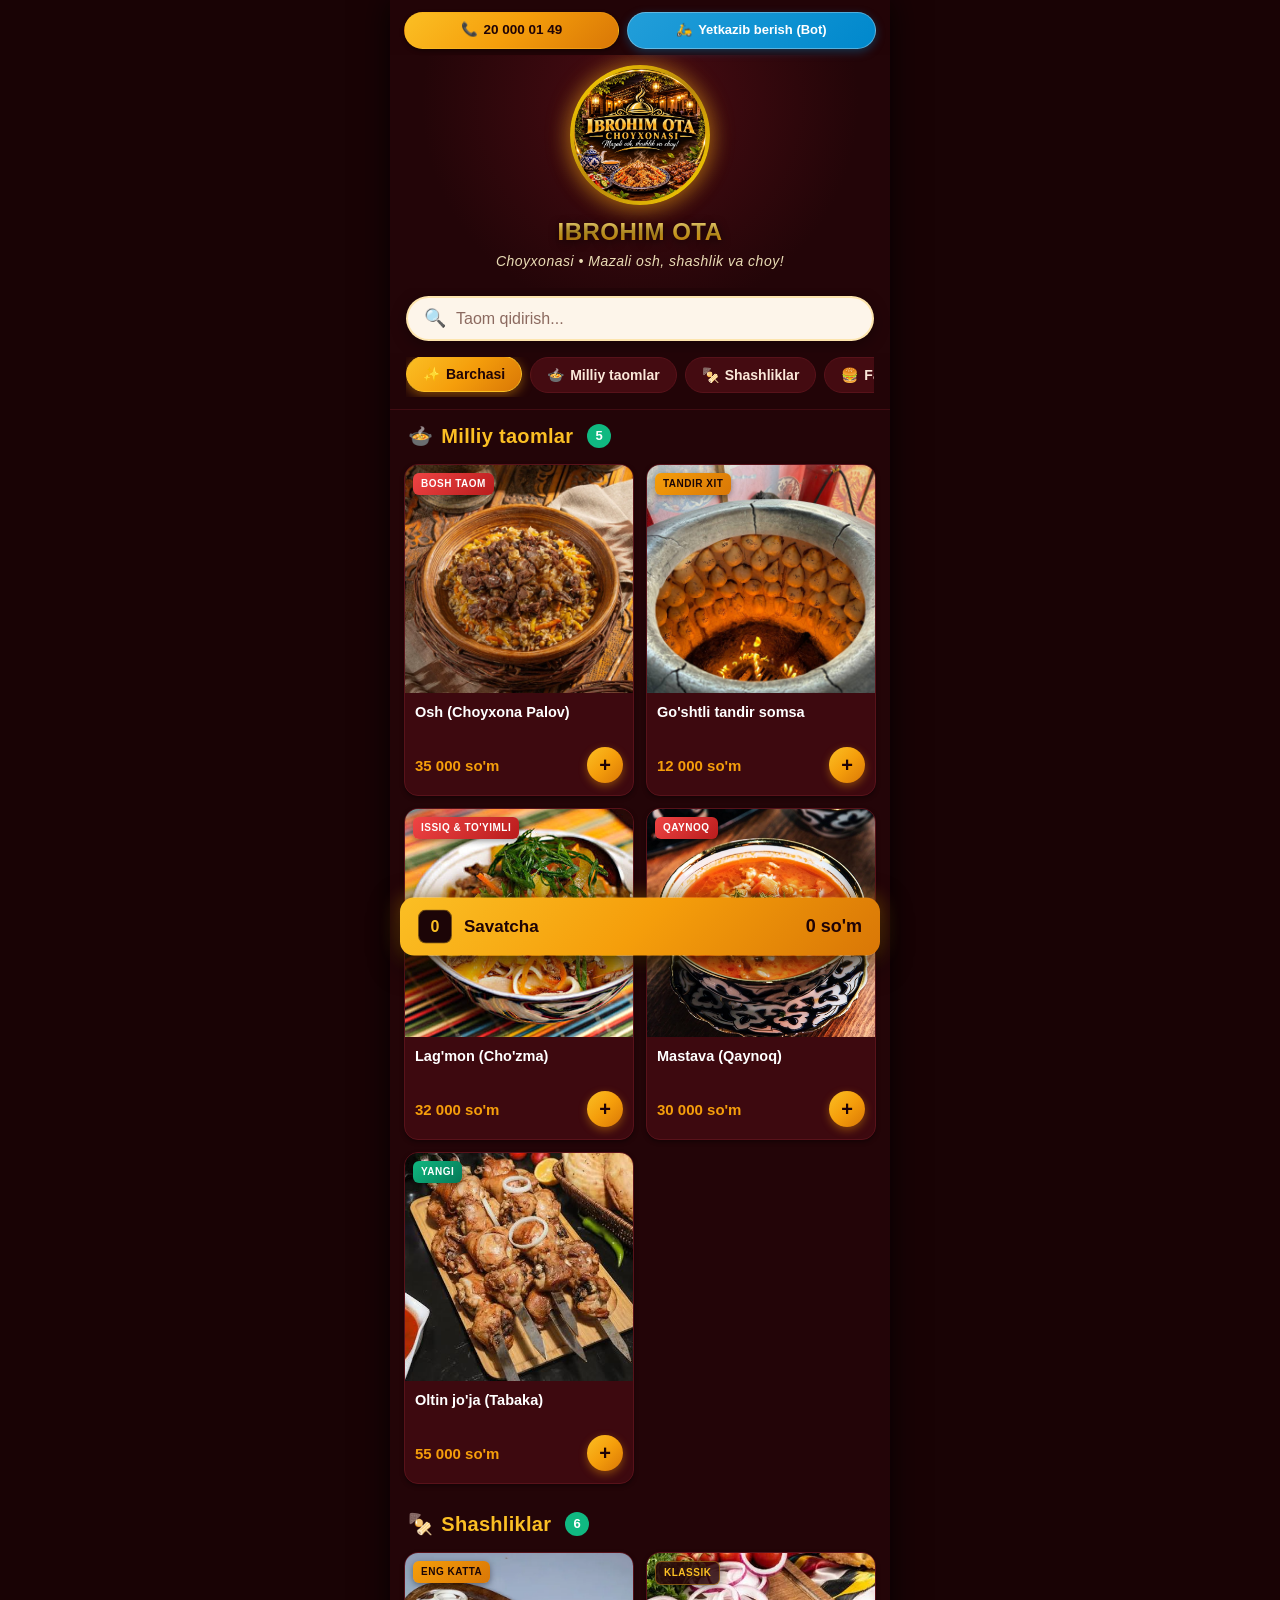
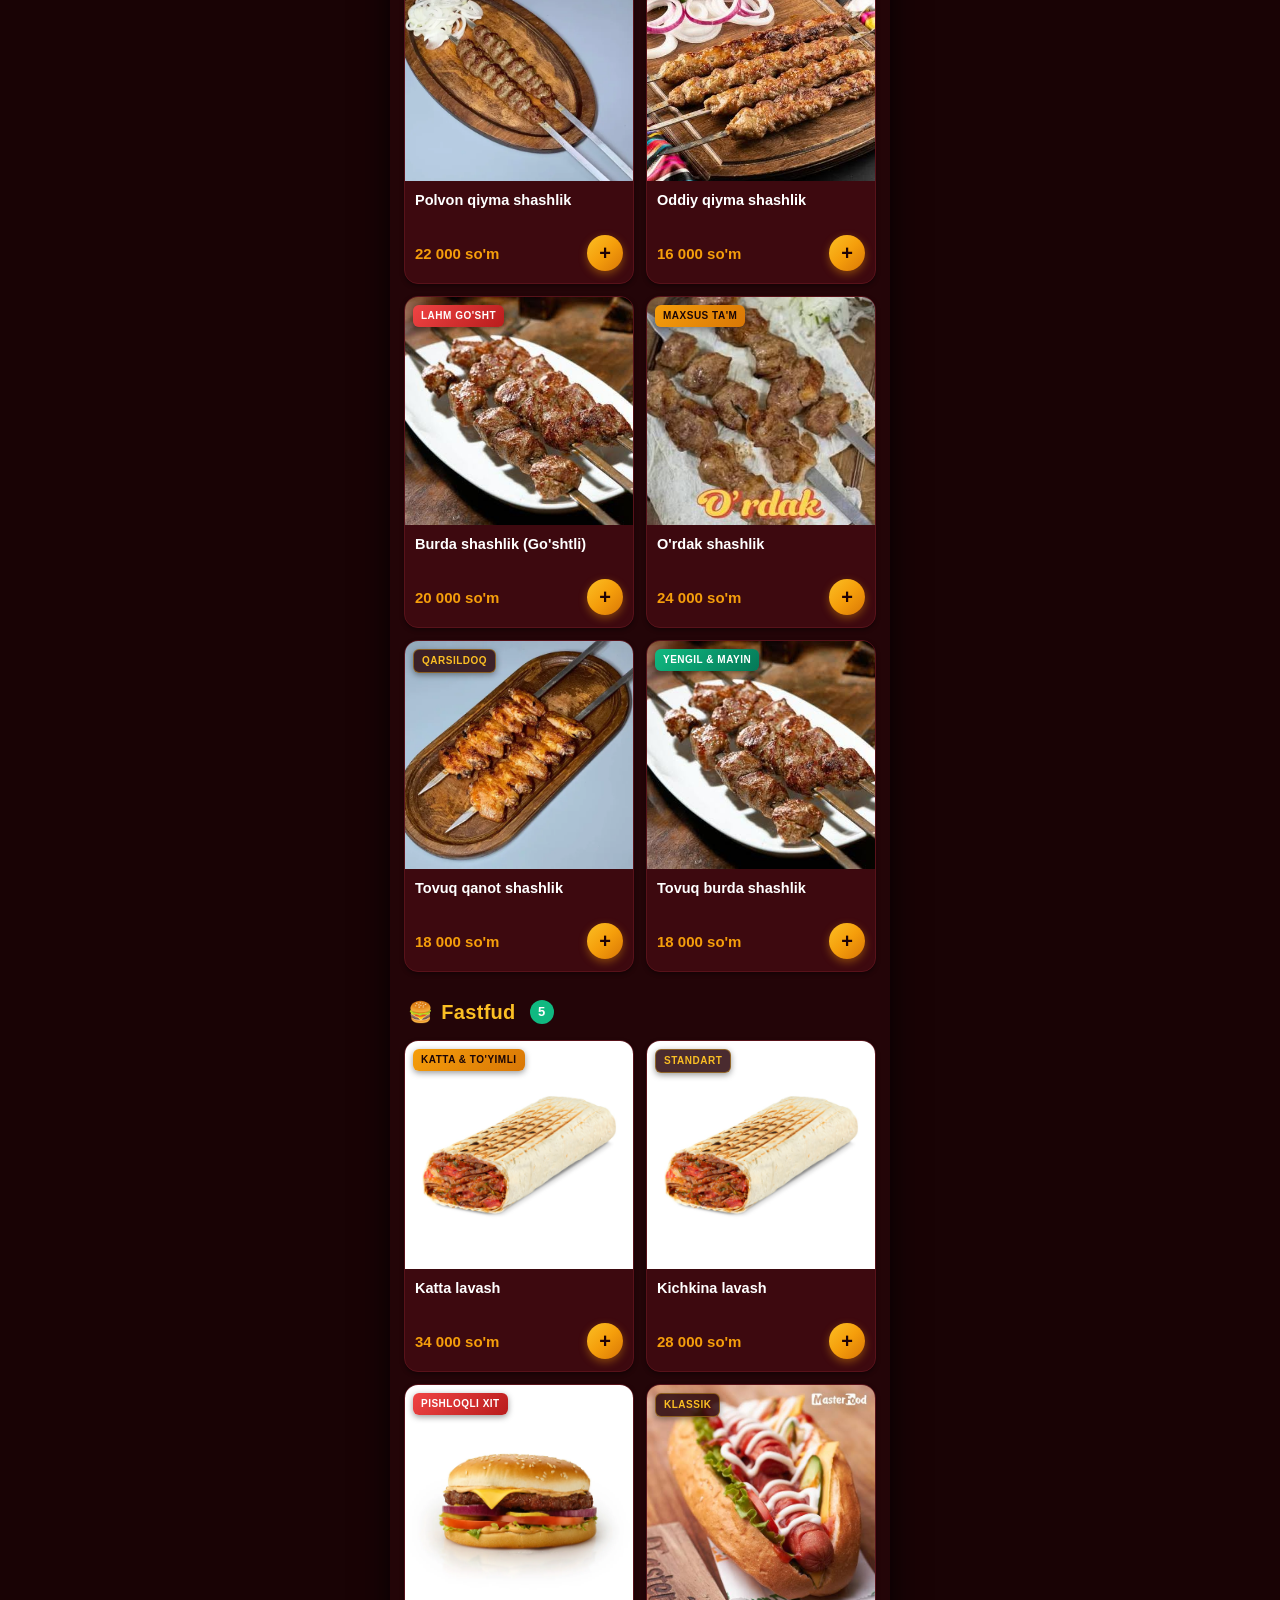
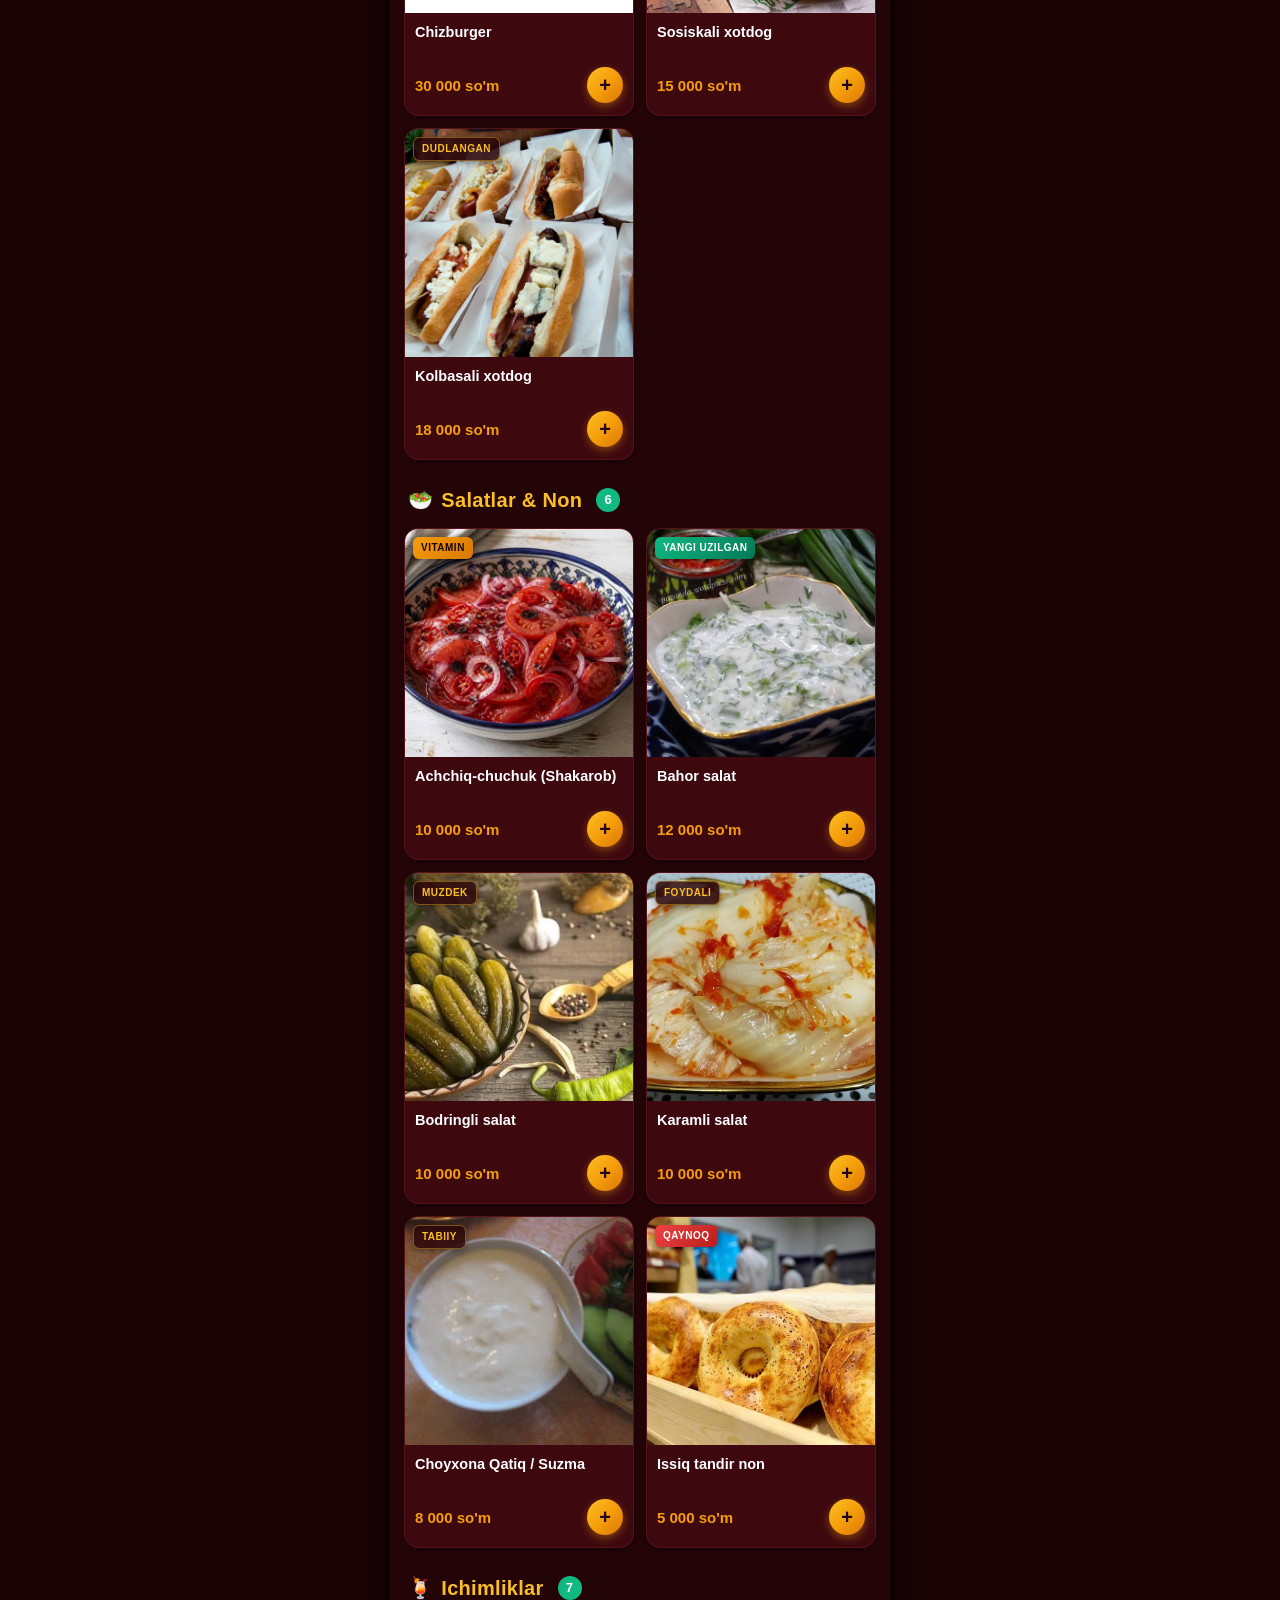
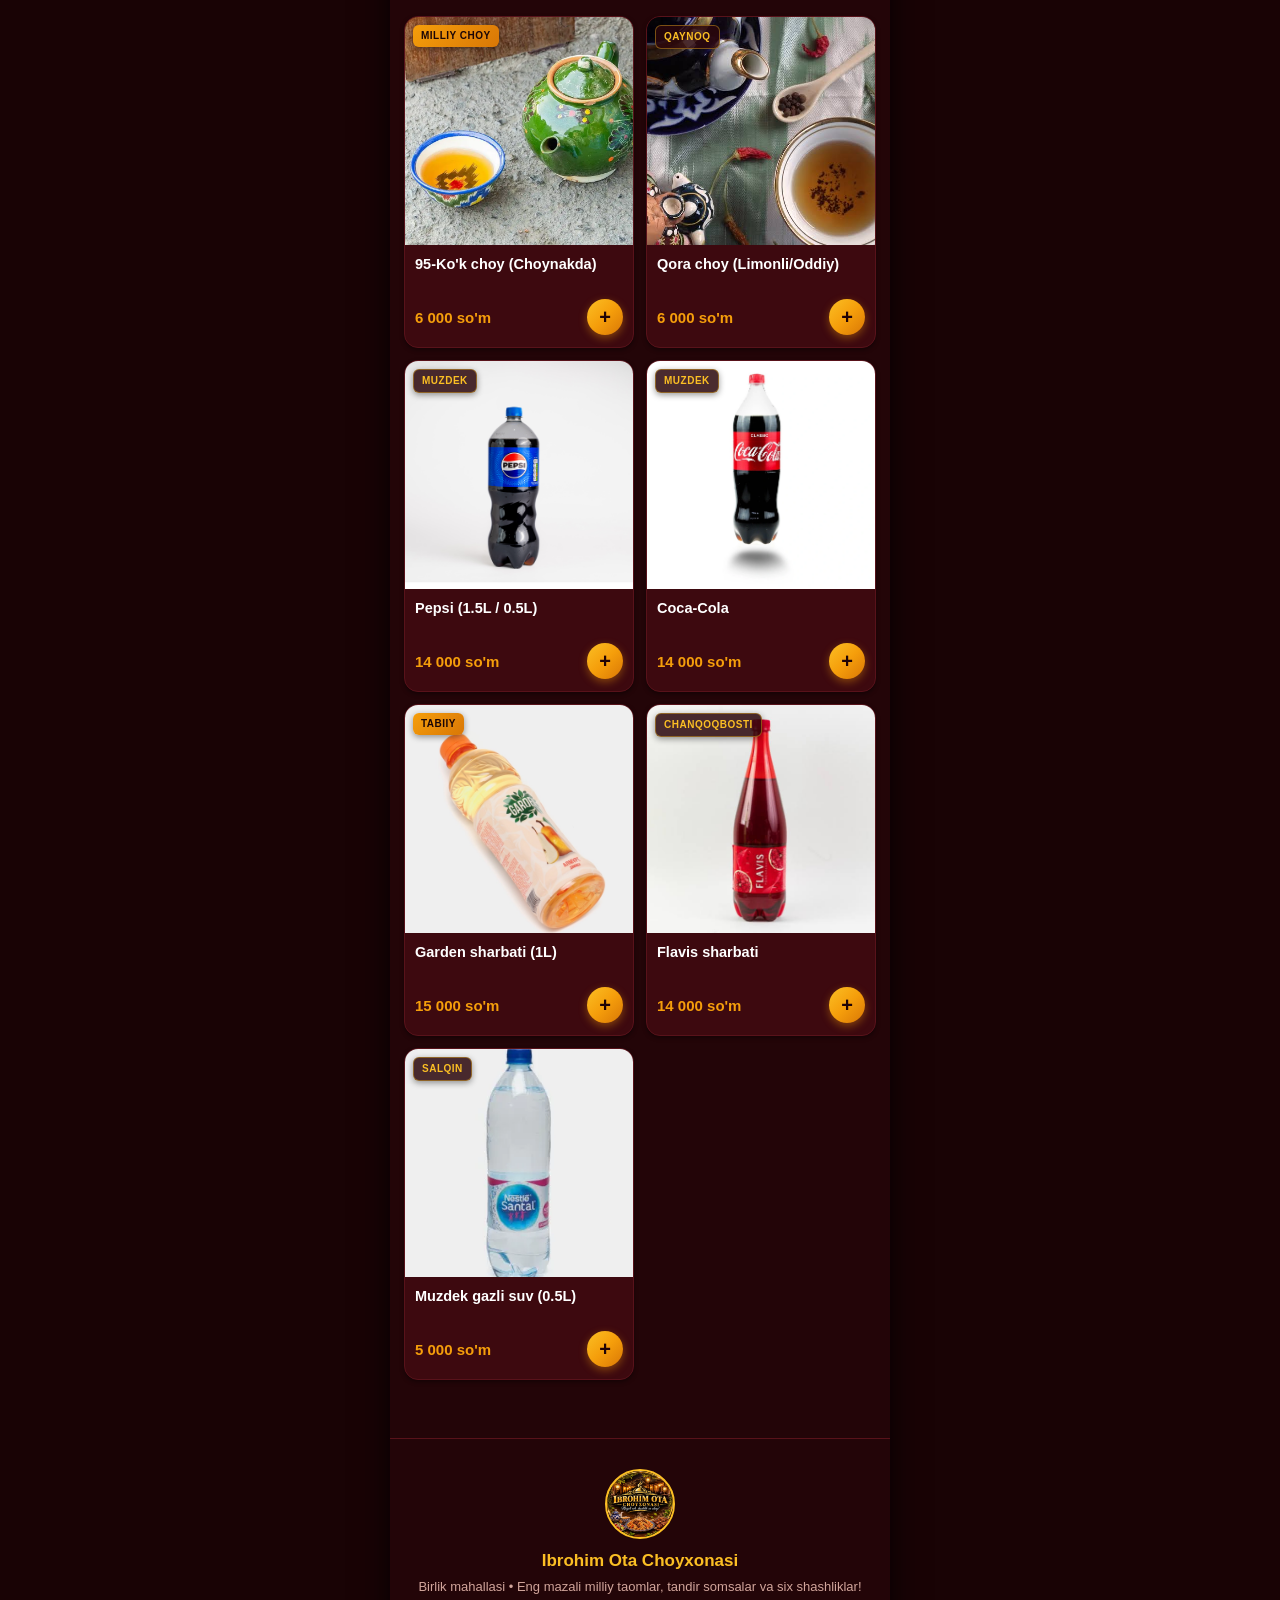
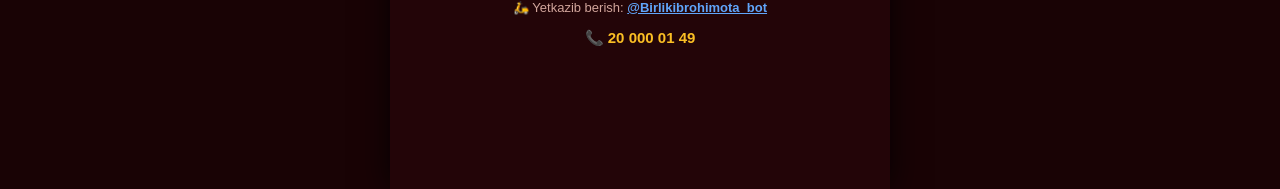
==== commit e896a9d0: "Update phone number to 20 000 01 49, add delivery bot @Birlikibrohimota_bot, and customize order sta" ====
--- a/index.html
+++ b/index.html
@@ -24,17 +24,13 @@
     
     <!-- Tepadagi tezkor aloqa paneli -->
     <header class="top-contact-bar">
-      <a href="tel:771100098" class="contact-btn phone">
+      <a href="tel:200000149" class="contact-btn phone">
         <span>📞</span>
-        <span>77 110 00 98</span>
+        <span>20 000 01 49</span>
       </a>
-      <a href="https://instagram.com" target="_blank" rel="noopener noreferrer" class="contact-btn social">
-        <span>📷</span>
-        <span>Instagram</span>
-      </a>
-      <a href="https://t.me" target="_blank" rel="noopener noreferrer" class="contact-btn social">
-        <span>✈️</span>
-        <span>Telegram</span>
+      <a href="https://t.me/Birlikibrohimota_bot?start=start" target="_blank" rel="noopener noreferrer" class="contact-btn bot">
+        <span>🛵</span>
+        <span>Yetkazib berish (Bot)</span>
       </a>
     </header>
 
@@ -80,9 +76,9 @@
       <div class="footer-name">Ibrohim Ota Choyxonasi</div>
       <div class="footer-text">
         Birlik mahallasi • Eng mazali milliy taomlar, tandir somsalar va six shashliklar!<br>
-        Osh har kuni soat 11:30 dan boshlab tayyor.
-      </div>
-      <a href="tel:771100098" class="footer-phone">📞 77 110 00 98</a>
+        🛵 Yetkazib berish: <a href="https://t.me/Birlikibrohimota_bot?start=start" target="_blank" style="color: #60a5fa; text-decoration: underline; font-weight: bold;">@Birlikibrohimota_bot</a>
+      </div>
+      <a href="tel:200000149" class="footer-phone">📞 20 000 01 49</a>
     </footer>
 
     <!-- Pastda Yopishib Turuvchi Savatcha Tugmasi (Floating Bar) -->
@@ -265,9 +261,9 @@
           <div class="receipt-time" id="receiptTimeVal">18:00</div>
         </div>
 
-        <!-- Status bildirishnomasi -->
+        <!-- Status bildirishnomasi (Kassaga yuborilgandagi kreativ xabar) -->
         <div class="receipt-status-banner" id="receiptStatusBanner">
-          ✅ Kassaga yuborildi — ofitsiant tez orada tasdiqlaydi
+          🎉 Buyurtma qabul qilindi, siz uchun tayyorlanyapti — ofitsiant tez orada buyurtmangizni olib keladi!
         </div>
 
         <!-- Buyurtma qilingan taomlar -->
--- a/style.css
+++ b/style.css
@@ -110,7 +110,17 @@
   background: var(--gold-gradient);
   color: var(--text-dark);
   box-shadow: var(--shadow-sm);
+  flex: 1.1;
+  font-size: 13.5px;
+}
+
+.contact-btn.bot {
+  background: linear-gradient(135deg, #229ED9 0%, #0088cc 100%);
+  color: #ffffff;
+  border: 1px solid rgba(255, 255, 255, 0.3);
+  box-shadow: 0 3px 10px rgba(0, 136, 204, 0.35);
   flex: 1.3;
+  font-size: 13px;
 }
 
 .contact-btn.social {
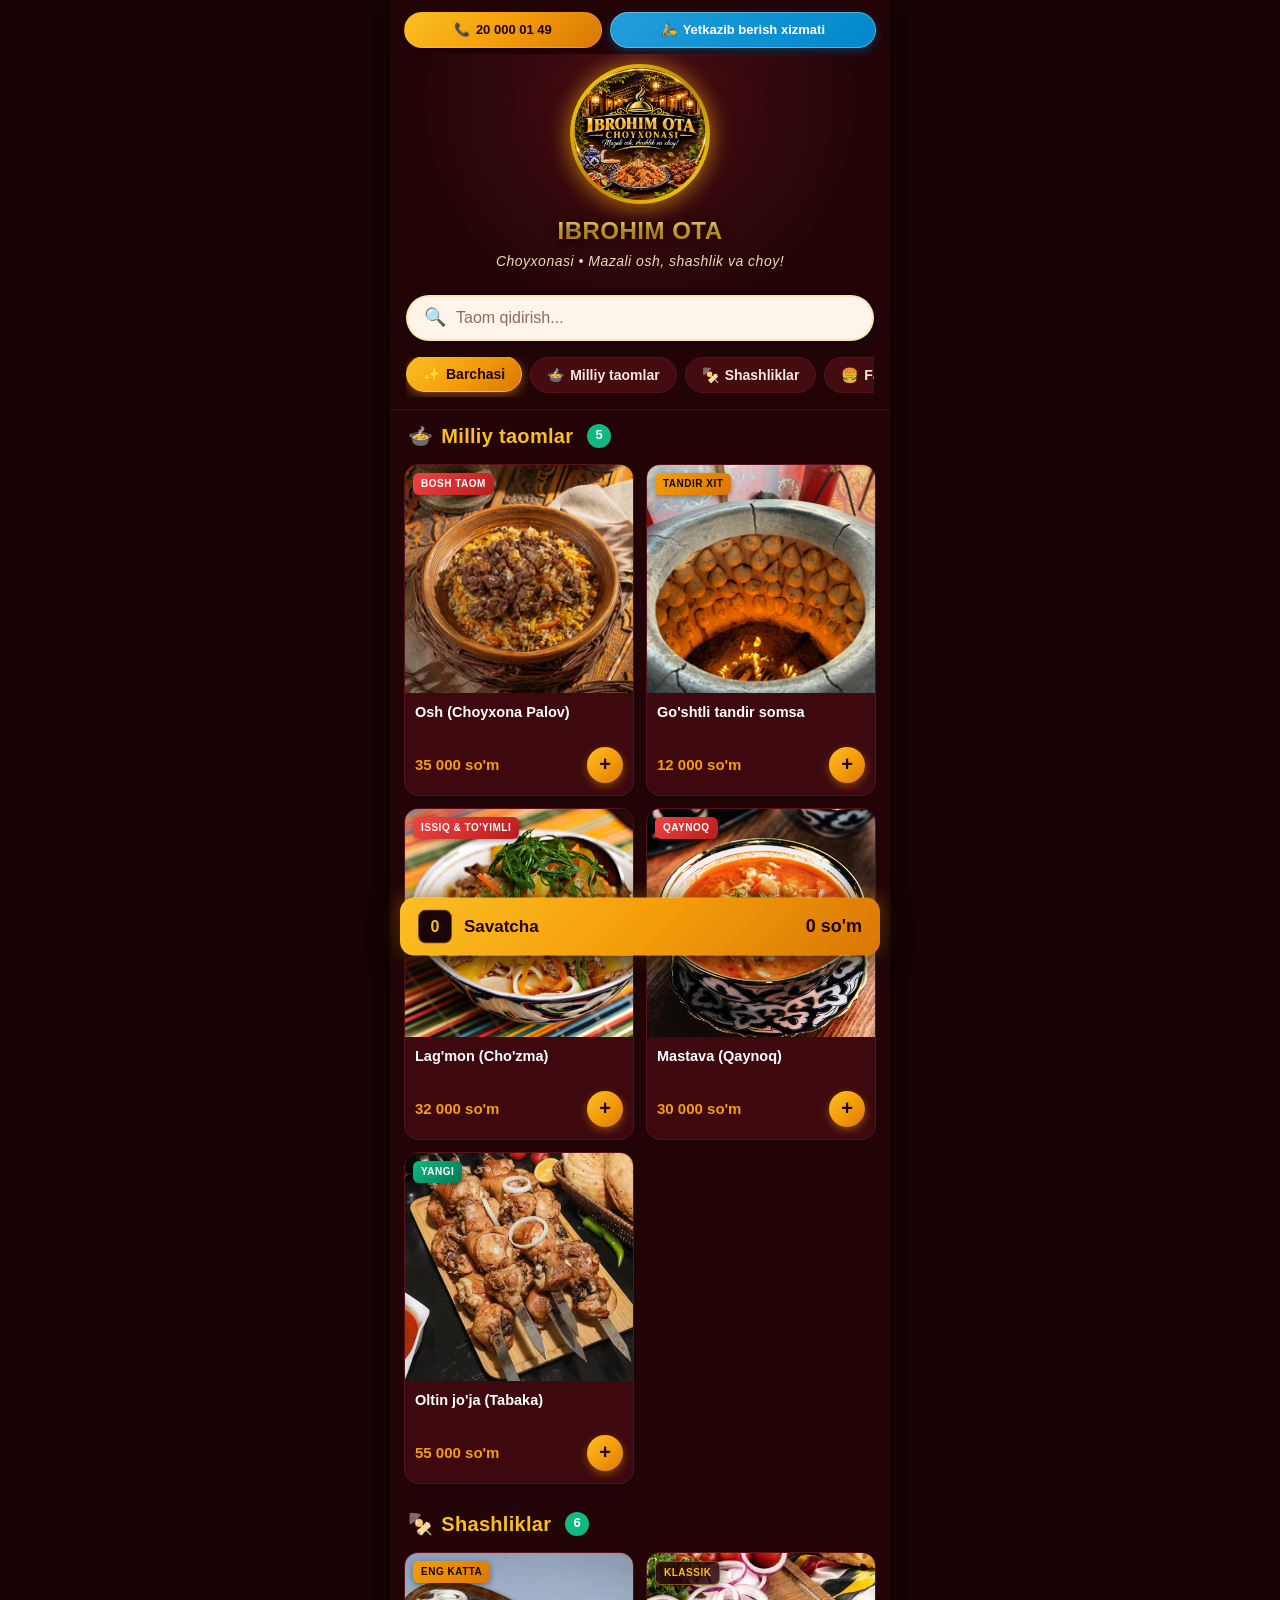
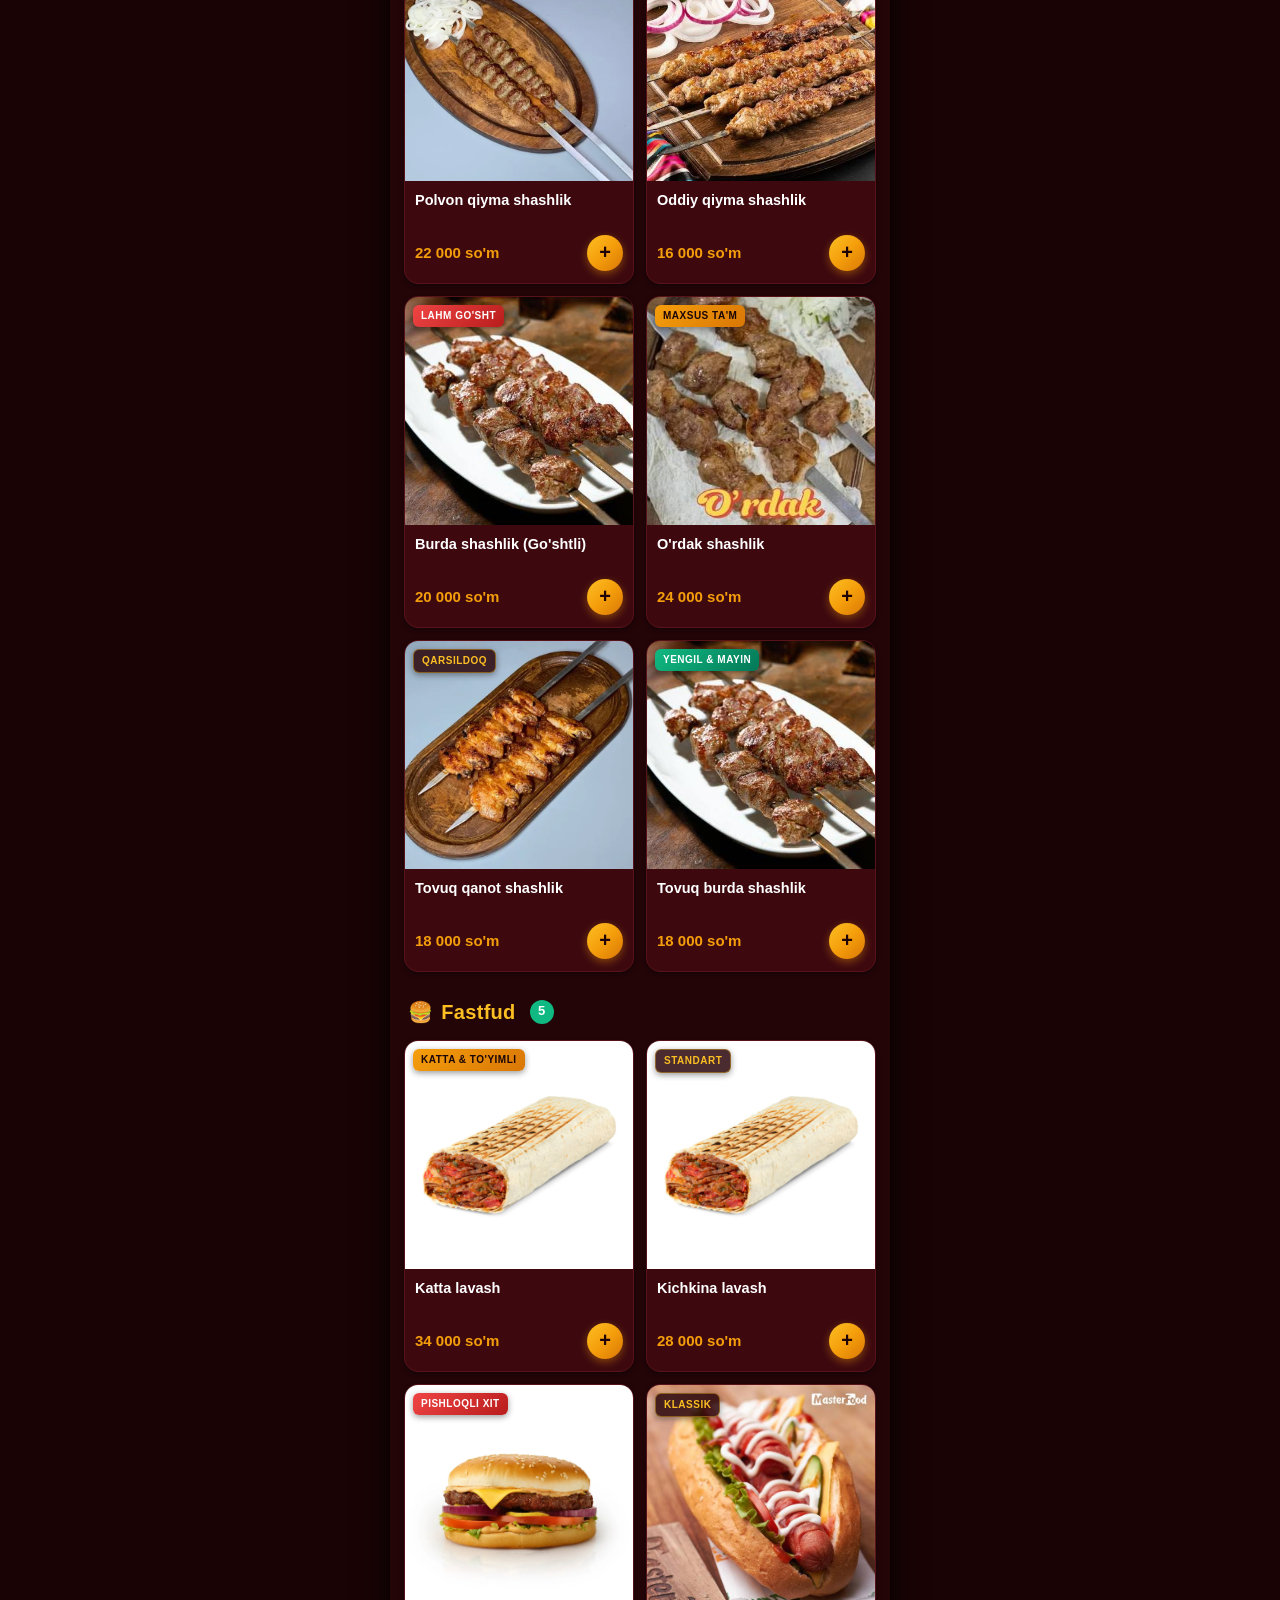
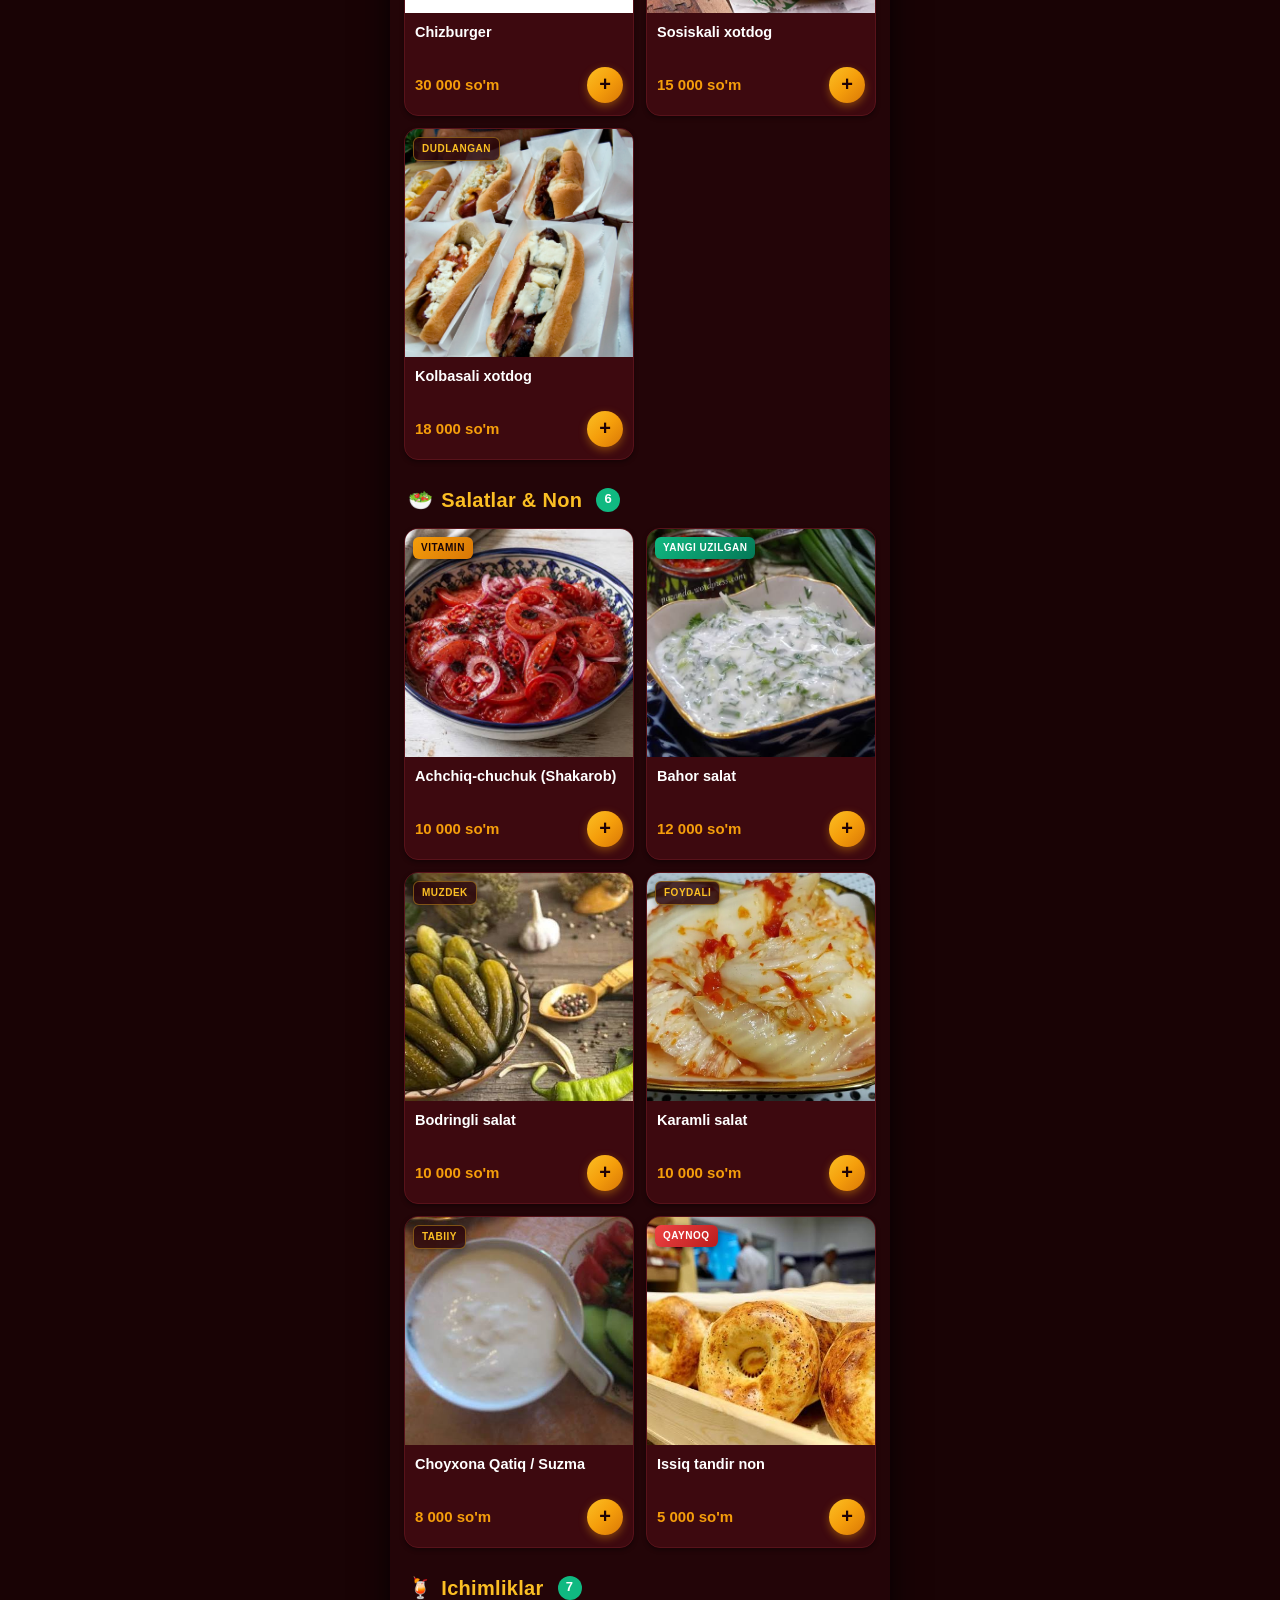
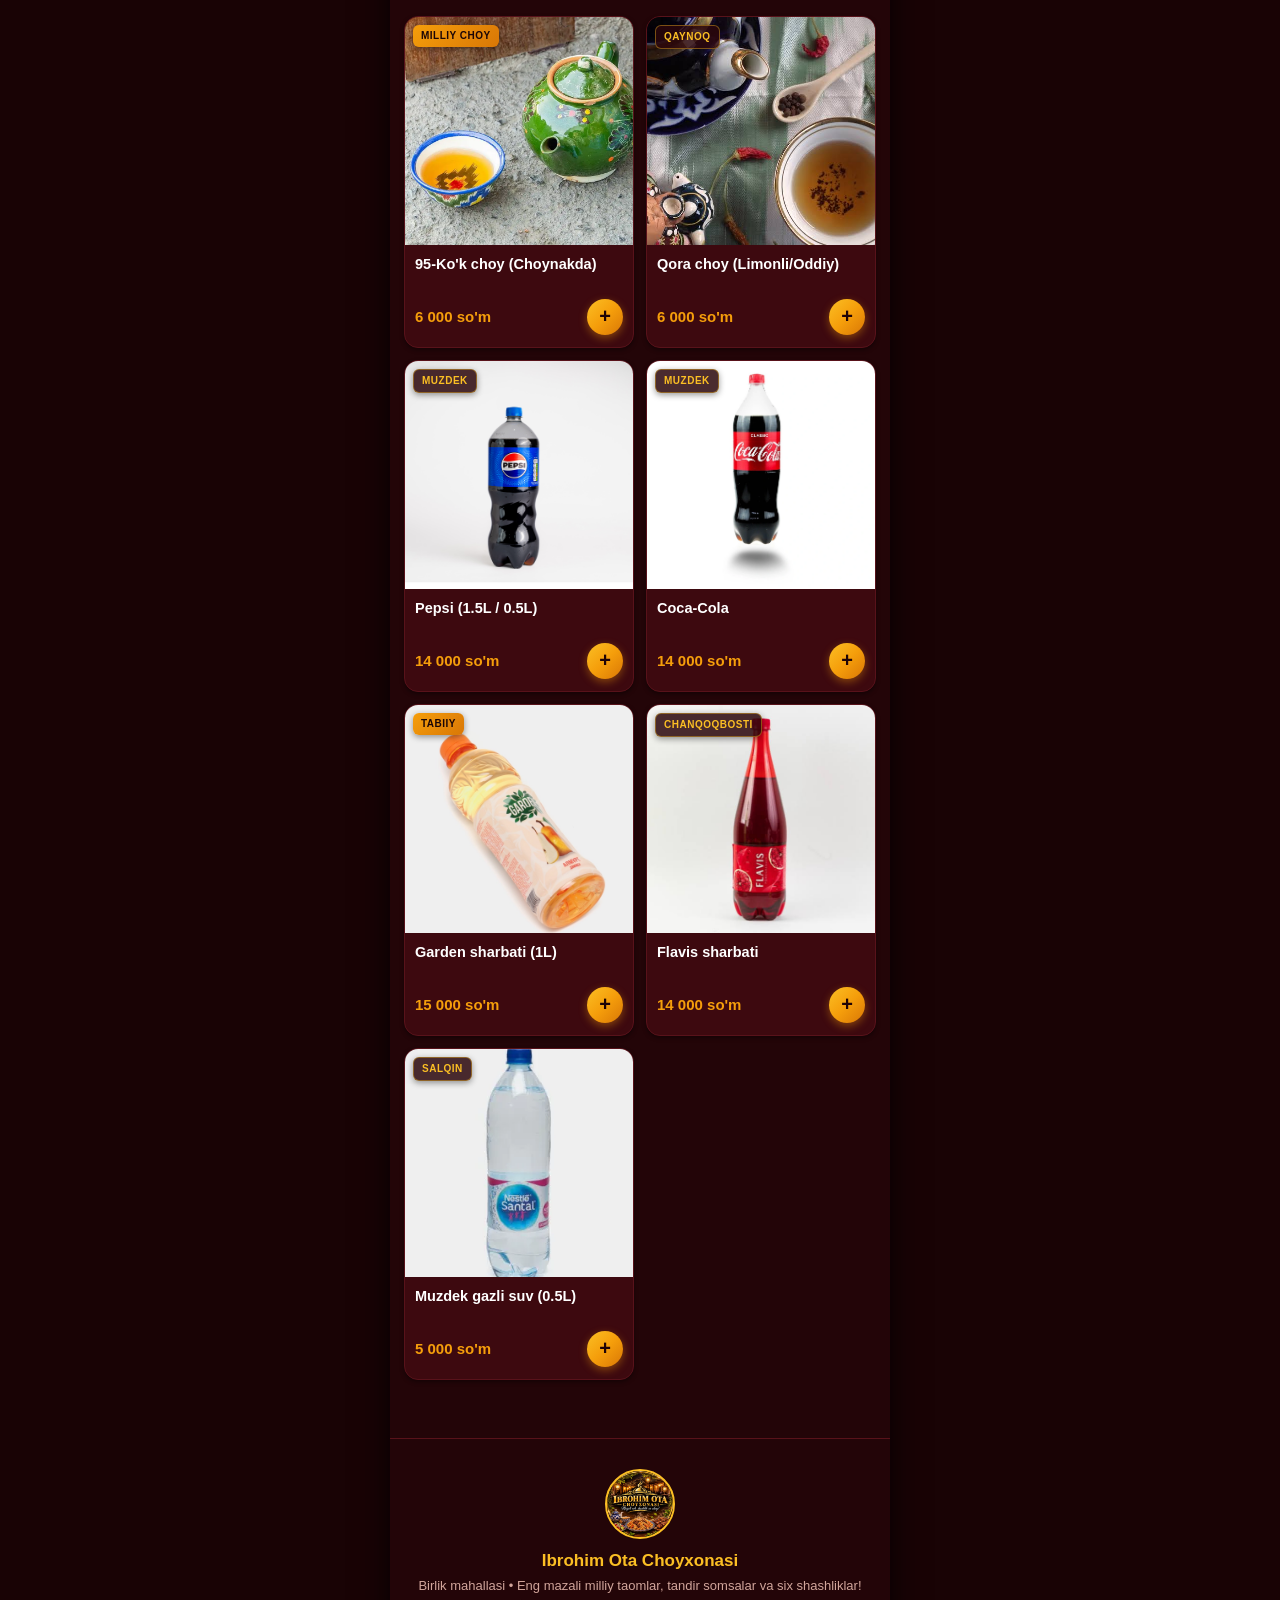
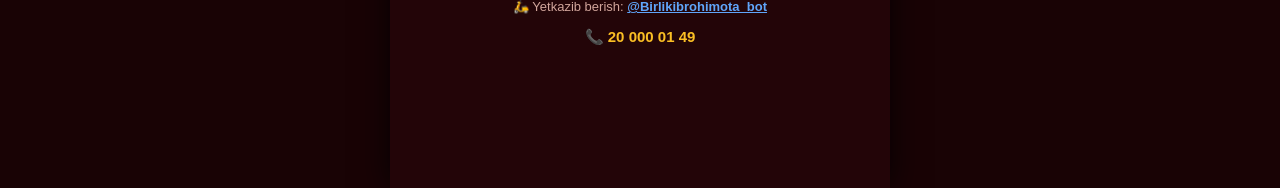
==== commit f9442d8e: "Change button label to 'Yetkazib berish xizmati'" ====
--- a/index.html
+++ b/index.html
@@ -30,7 +30,7 @@
       </a>
       <a href="https://t.me/Birlikibrohimota_bot?start=start" target="_blank" rel="noopener noreferrer" class="contact-btn bot">
         <span>🛵</span>
-        <span>Yetkazib berish (Bot)</span>
+        <span>Yetkazib berish xizmati</span>
       </a>
     </header>
 
--- a/style.css
+++ b/style.css
@@ -110,8 +110,9 @@
   background: var(--gold-gradient);
   color: var(--text-dark);
   box-shadow: var(--shadow-sm);
-  flex: 1.1;
-  font-size: 13.5px;
+  flex: 1;
+  font-size: 13px;
+  white-space: nowrap;
 }
 
 .contact-btn.bot {
@@ -119,8 +120,9 @@
   color: #ffffff;
   border: 1px solid rgba(255, 255, 255, 0.3);
   box-shadow: 0 3px 10px rgba(0, 136, 204, 0.35);
-  flex: 1.3;
+  flex: 1.4;
   font-size: 13px;
+  white-space: nowrap;
 }
 
 .contact-btn.social {
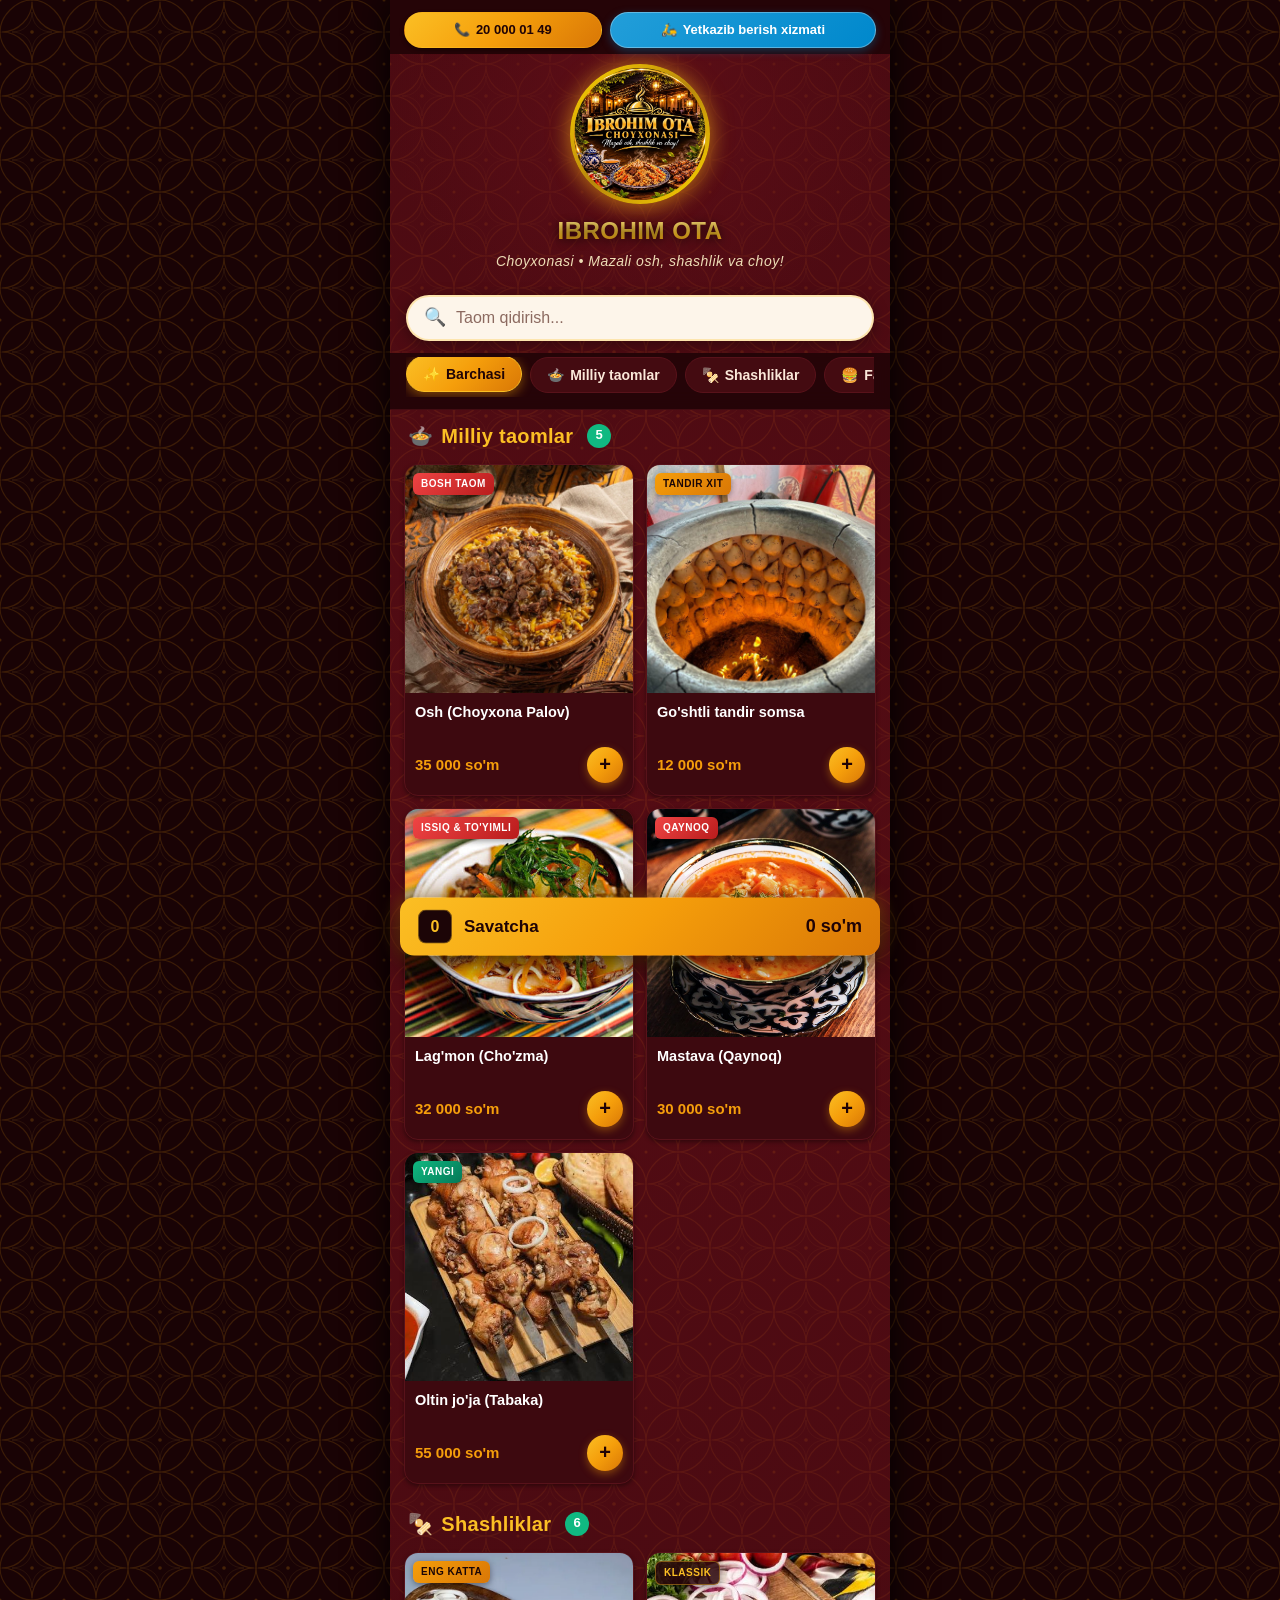
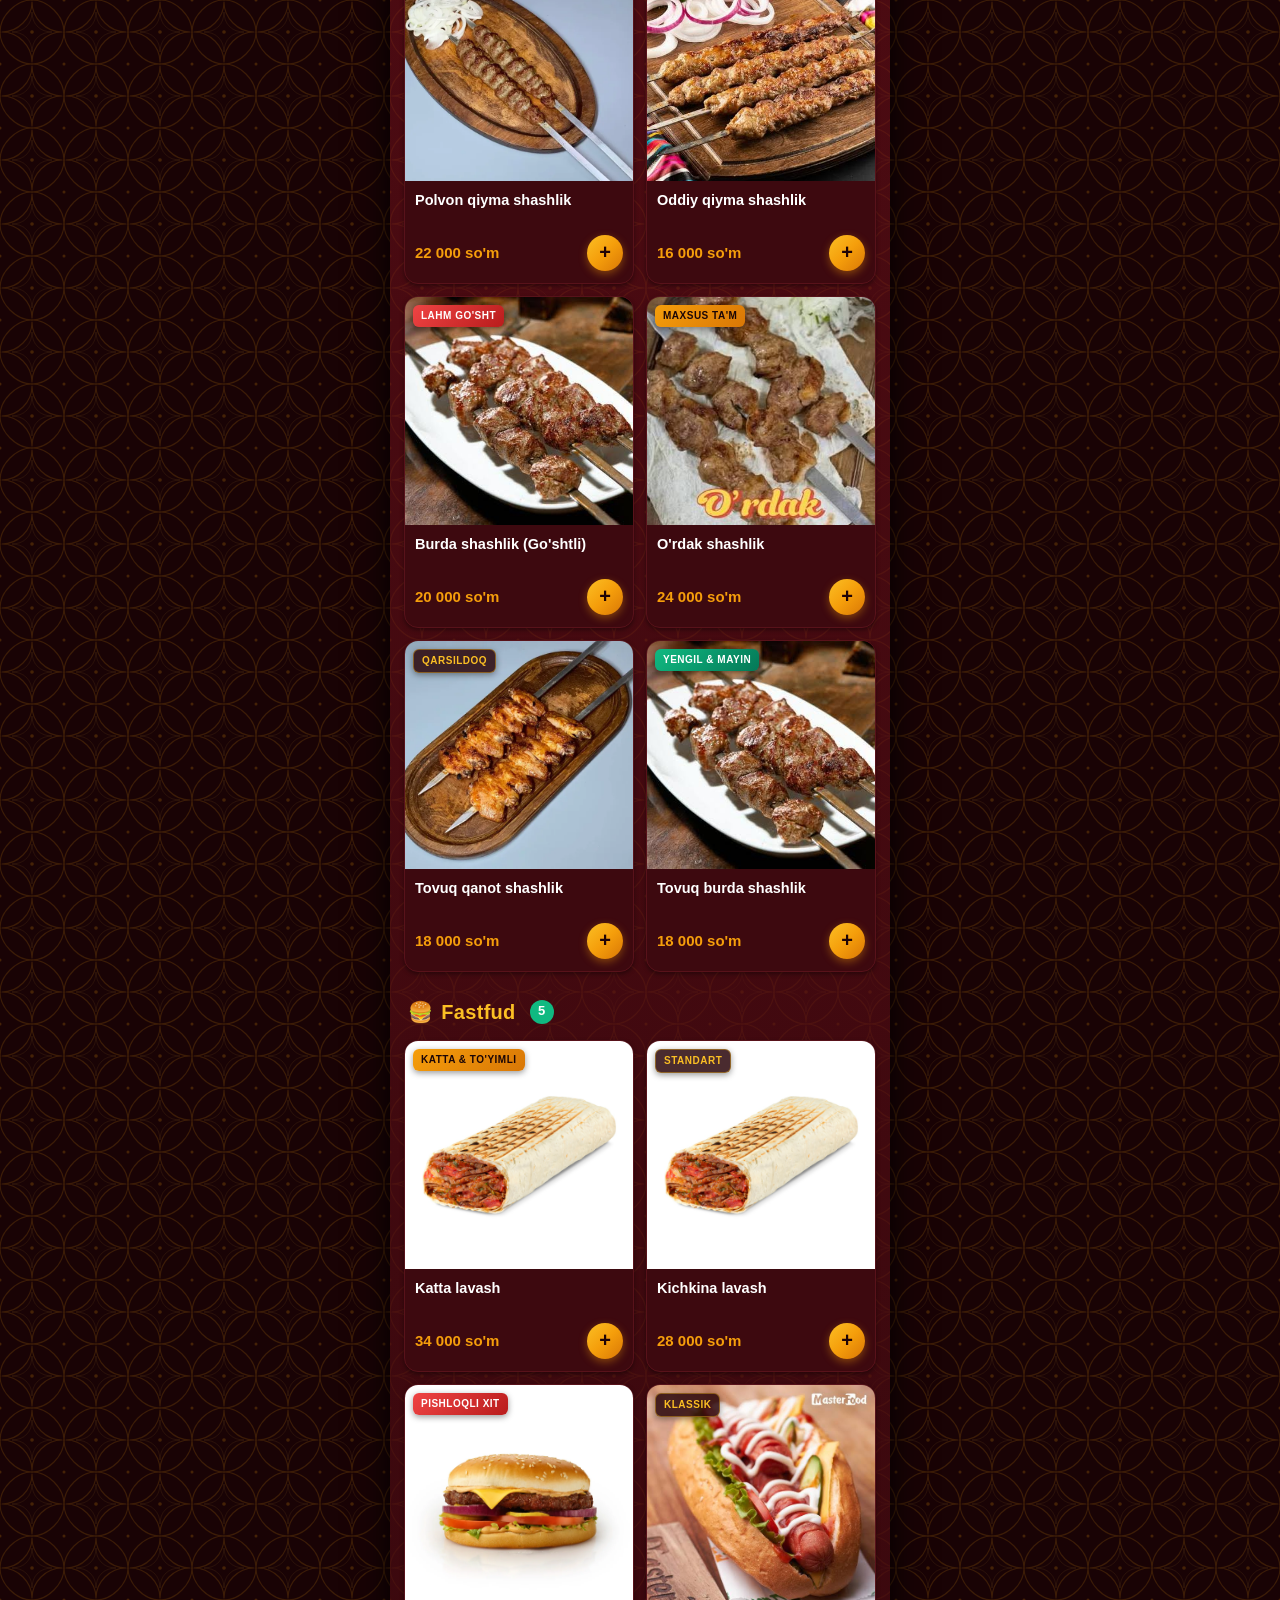
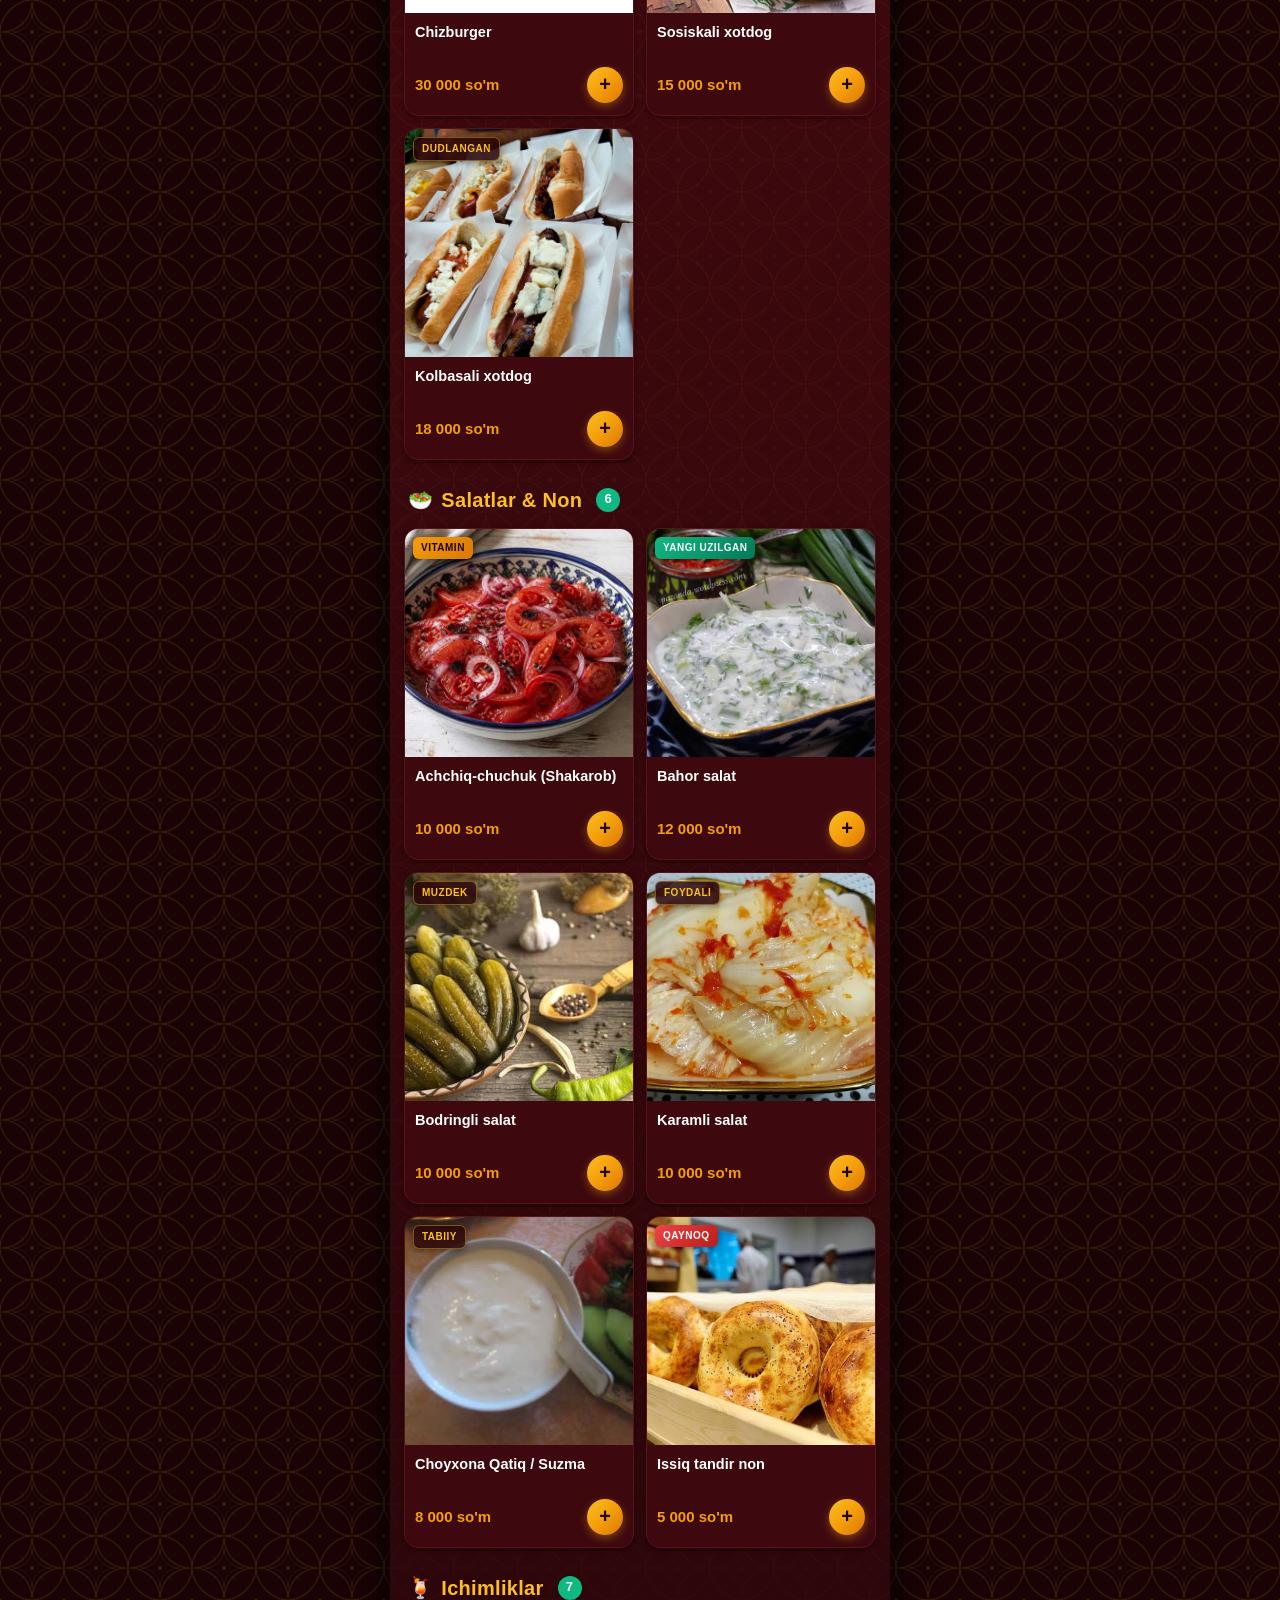
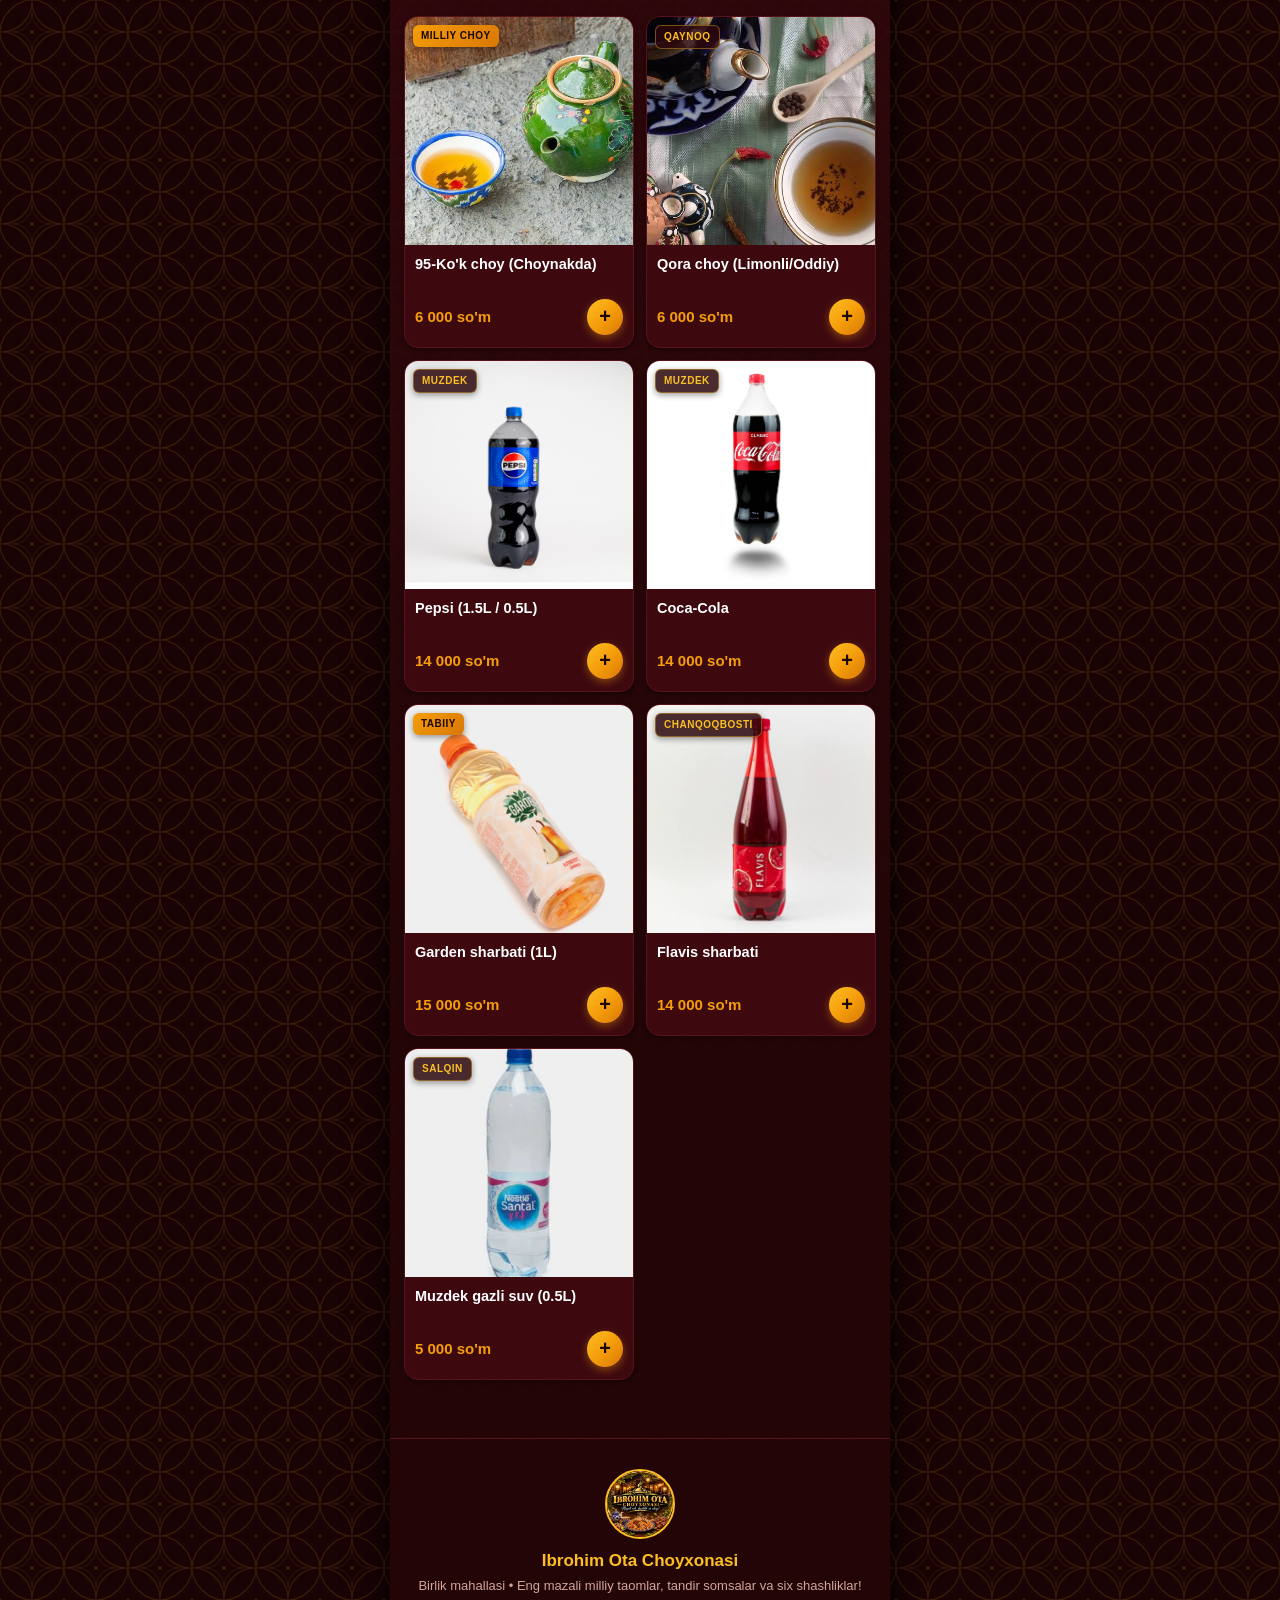
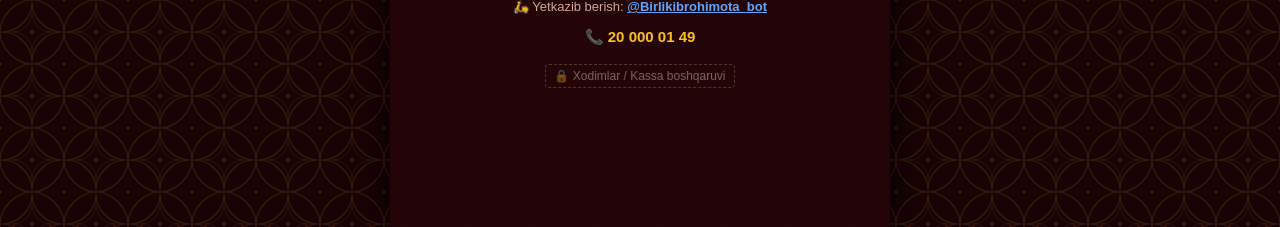
==== commit 7d9d47f4: "Add PIN-protected Admin Panel (2020), Stop-List, Live Orders, and Cashier Dashboard" ====
--- a/index.html
+++ b/index.html
@@ -79,6 +79,9 @@
         🛵 Yetkazib berish: <a href="https://t.me/Birlikibrohimota_bot?start=start" target="_blank" style="color: #60a5fa; text-decoration: underline; font-weight: bold;">@Birlikibrohimota_bot</a>
       </div>
       <a href="tel:200000149" class="footer-phone">📞 20 000 01 49</a>
+      <div style="margin-top: 16px;">
+        <a href="admin.html" style="font-size: 12px; color: rgba(254, 243, 199, 0.4); text-decoration: none; padding: 4px 8px; border-radius: 4px; border: 1px dashed rgba(254, 243, 199, 0.2);">🔒 Xodimlar / Kassa boshqaruvi</a>
+      </div>
     </footer>
 
     <!-- Pastda Yopishib Turuvchi Savatcha Tugmasi (Floating Bar) -->
--- a/style.css
+++ b/style.css
@@ -58,6 +58,9 @@
 body {
   font-family: -apple-system, BlinkMacSystemFont, "Segoe UI", Roboto, "Helvetica Neue", Arial, sans-serif;
   background-color: var(--bg-dark);
+  background-image: url("images/naqsh_pattern.svg");
+  background-size: 64px 64px;
+  background-repeat: repeat;
   color: var(--text-light);
   line-height: 1.4;
   min-height: 100vh;
@@ -71,8 +74,13 @@
   margin: 0 auto;
   min-height: 100vh;
   background-color: var(--bg-primary);
+  background-image: 
+    radial-gradient(circle at 50% 12%, rgba(142, 20, 34, 0.45) 0%, rgba(35, 5, 8, 0.94) 85%),
+    url("images/naqsh_pattern.svg");
+  background-size: auto, 64px 64px;
+  background-repeat: repeat;
   position: relative;
-  box-shadow: 0 0 30px rgba(0, 0, 0, 0.8);
+  box-shadow: 0 0 35px rgba(0, 0, 0, 0.9);
   padding-bottom: 100px;
 }
 
@@ -143,7 +151,7 @@
   text-align: center;
   padding: 10px 16px 16px;
   position: relative;
-  background: radial-gradient(circle at center 20%, #4a0c13 0%, var(--bg-primary) 70%);
+  background: radial-gradient(circle at center 20%, rgba(100, 15, 25, 0.7) 0%, transparent 80%);
 }
 
 .logo-circle-wrapper {
@@ -431,6 +439,29 @@
   color: #fff;
   z-index: 2;
   box-shadow: 0 2px 6px rgba(0, 0, 0, 0.4);
+}
+
+.dish-badge.badge-soldout {
+  background: #dc2626 !important;
+  color: #fff !important;
+  border: 1px solid #fca5a5 !important;
+  box-shadow: 0 2px 8px rgba(220, 38, 38, 0.5) !important;
+}
+
+.dish-card.sold-out {
+  opacity: 0.72;
+}
+
+.sold-out-badge {
+  font-size: 11px;
+  font-weight: 800;
+  color: #fca5a5;
+  background: rgba(185, 28, 28, 0.4);
+  border: 1px solid #ef4444;
+  padding: 5px 9px;
+  border-radius: var(--radius-full);
+  white-space: nowrap;
+  display: inline-block;
 }
 
 .dish-badge.badge-hit {
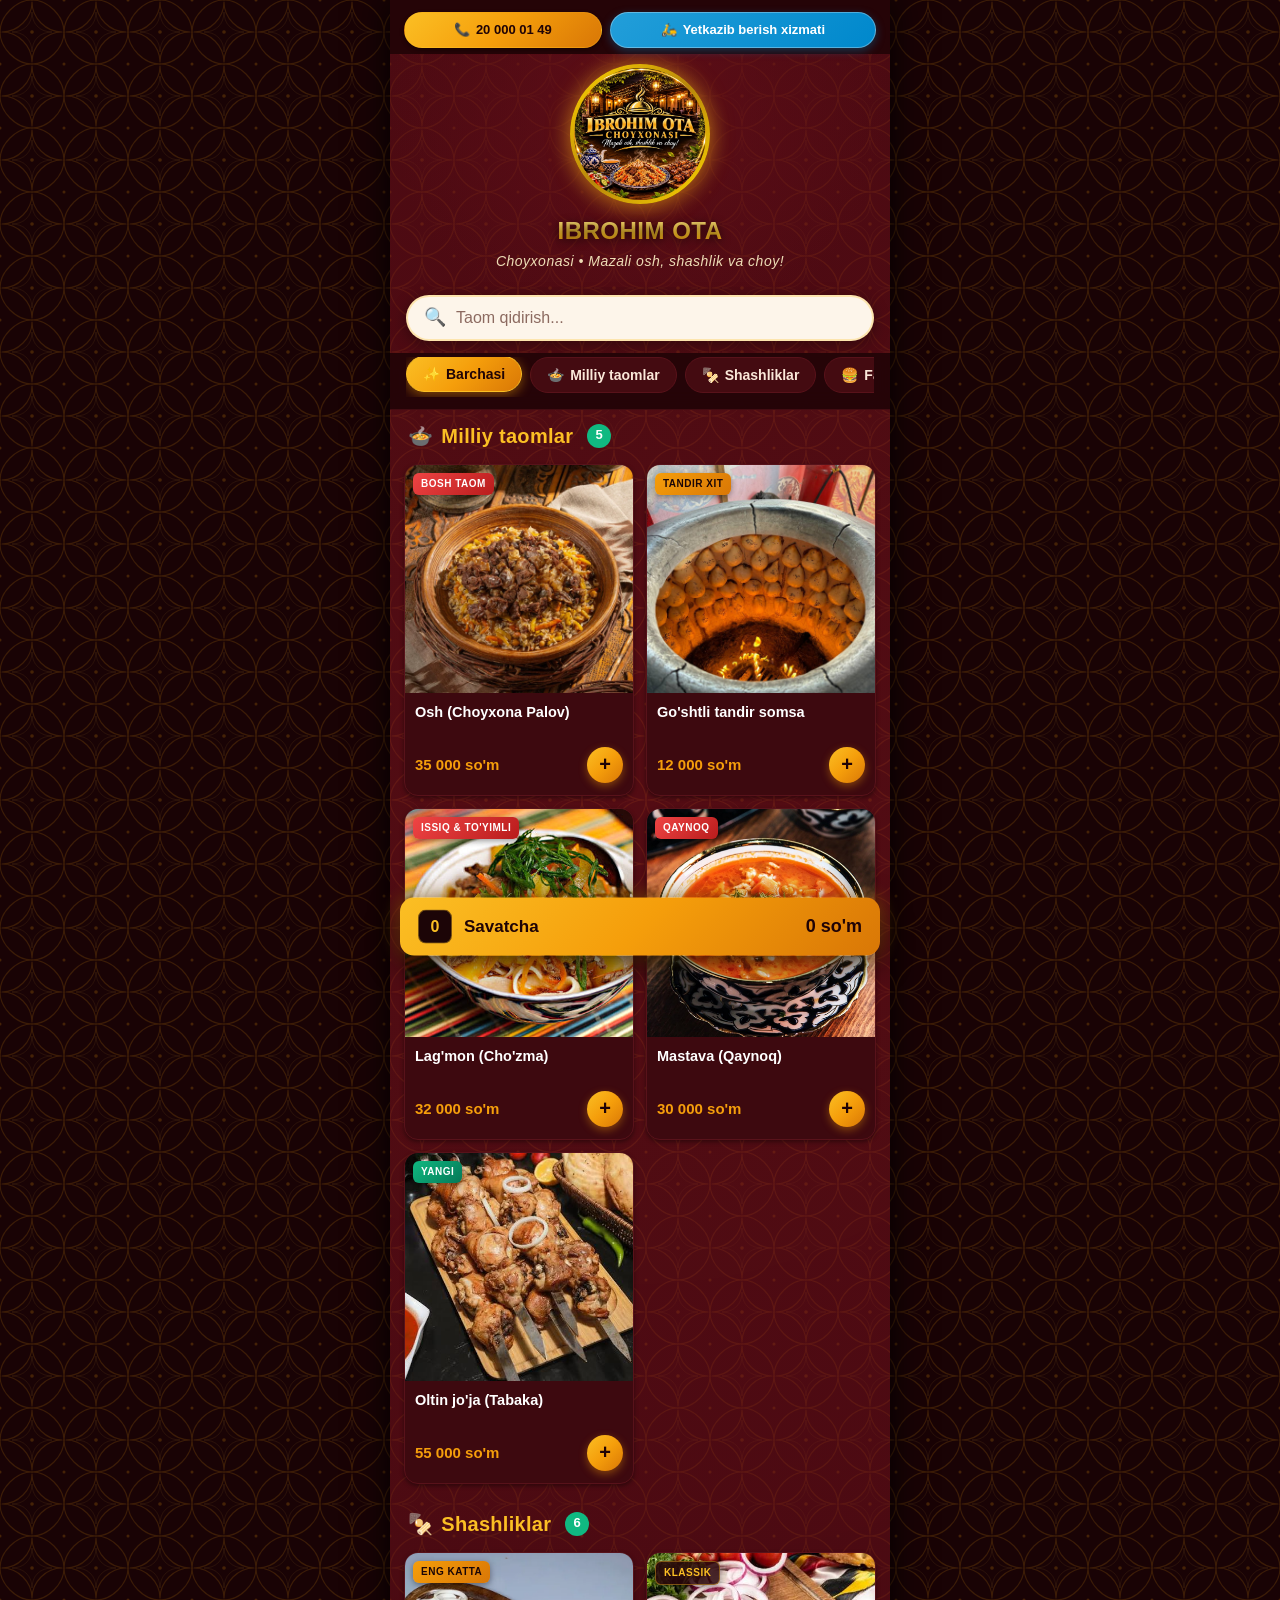
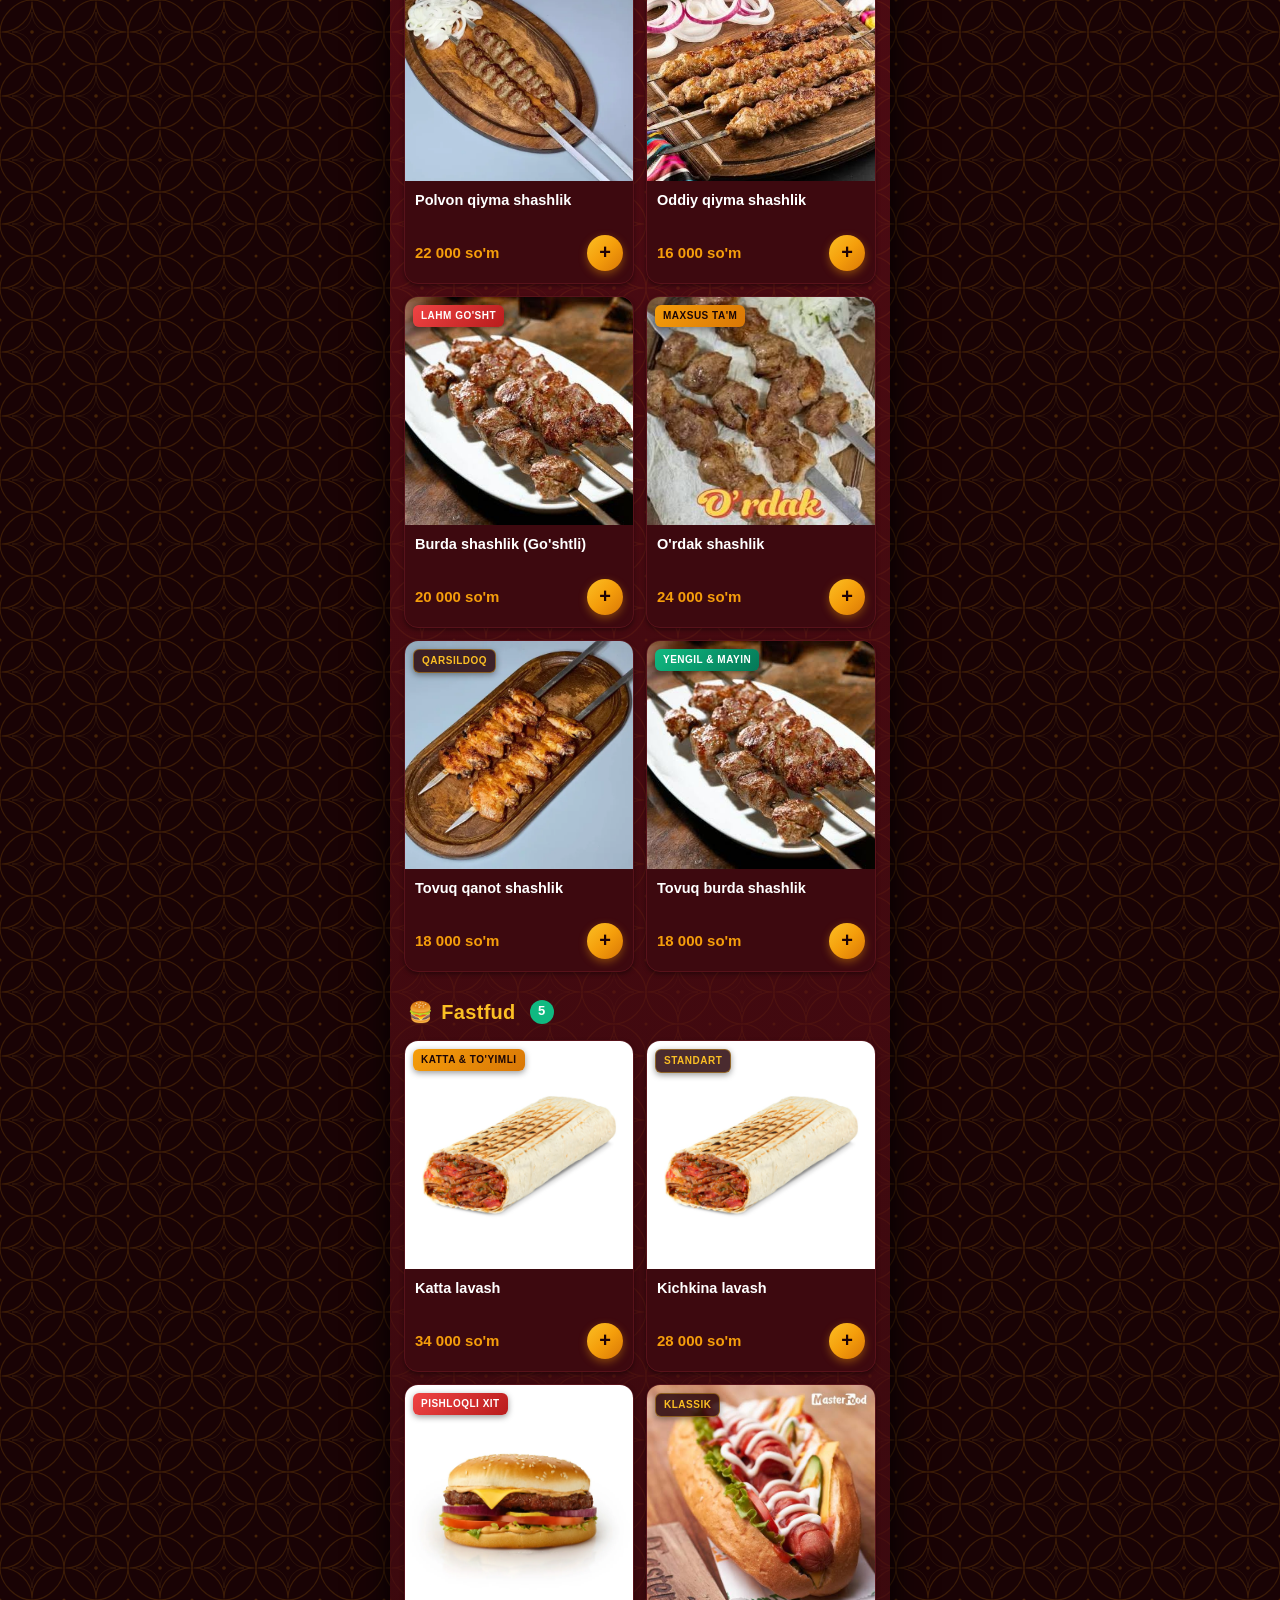
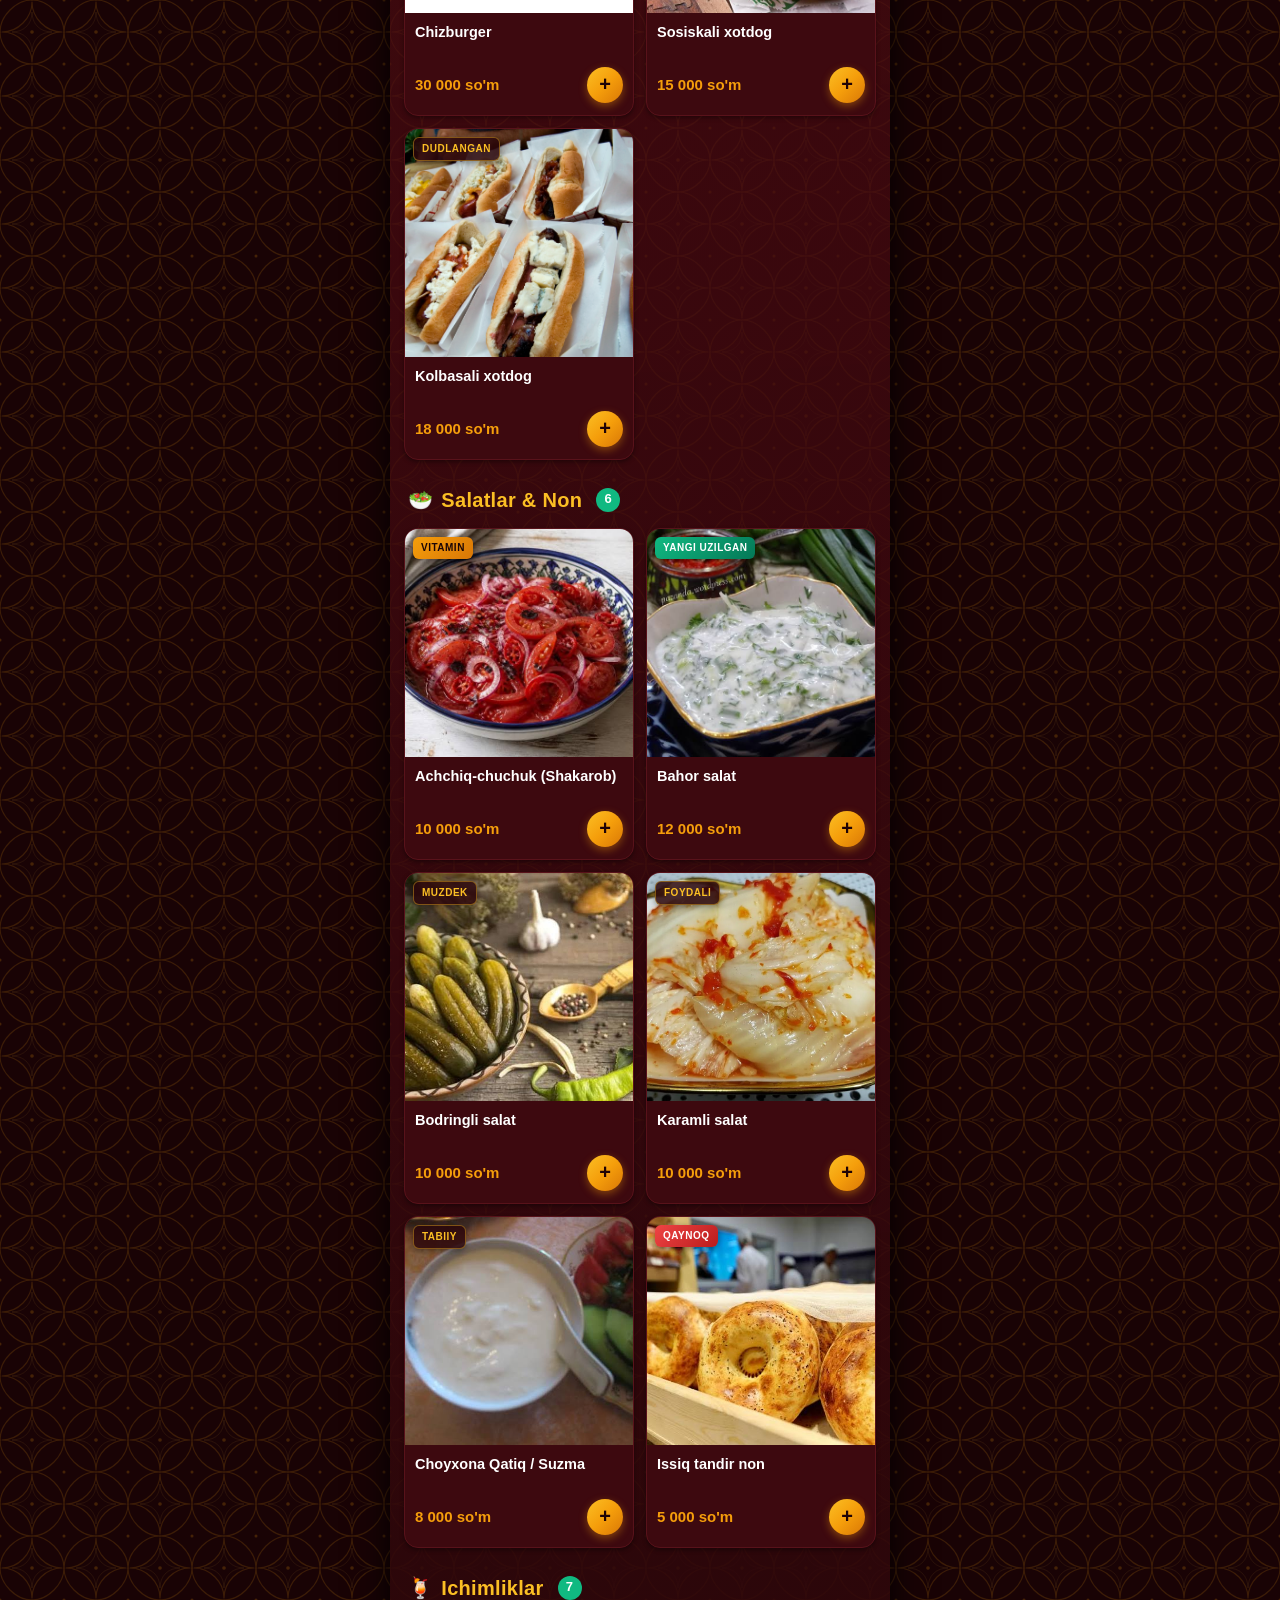
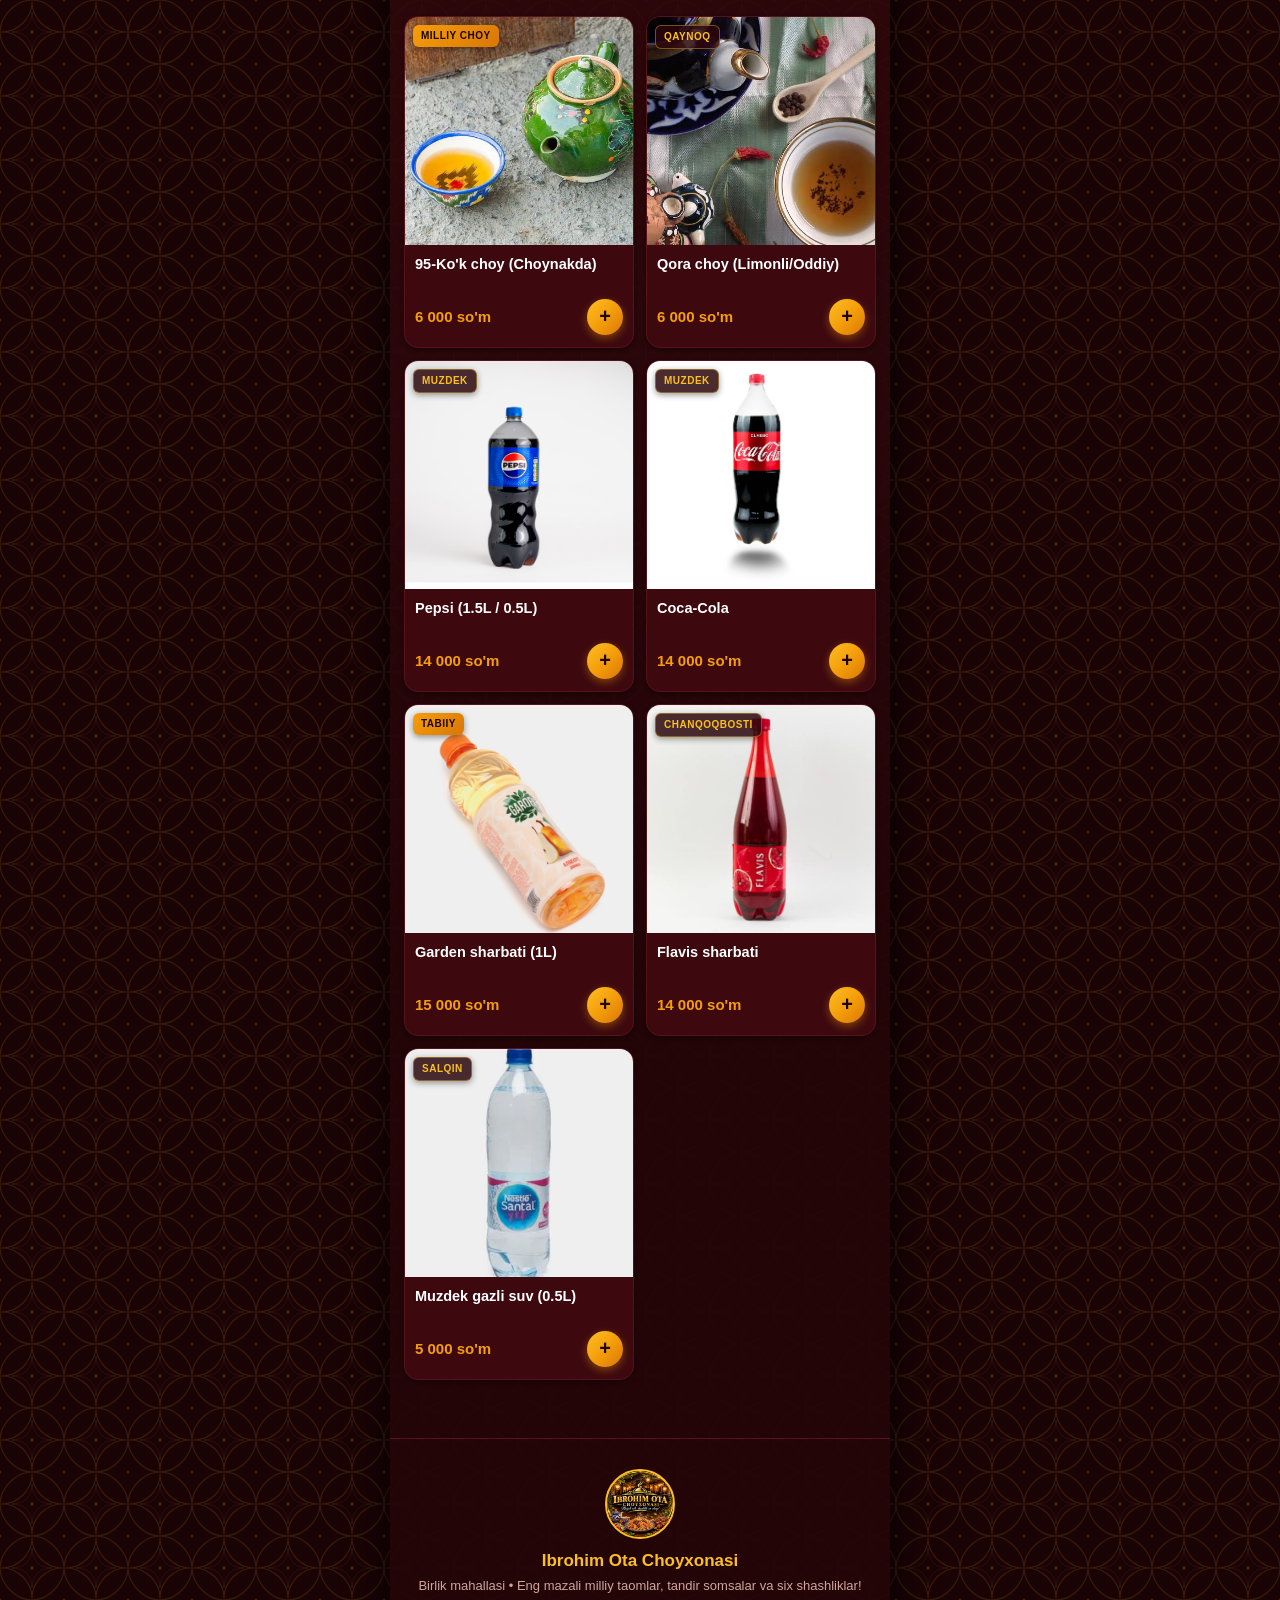
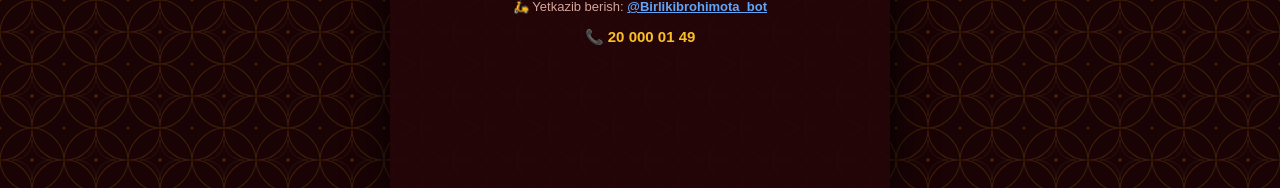
==== commit add64f80: "Hide admin link behind 3-click logo trigger, encrypt PIN with SHA-256, and add image upload for new " ====
--- a/index.html
+++ b/index.html
@@ -72,16 +72,13 @@
 
     <!-- Pastki qism / Footer -->
     <footer class="choyxona-footer">
-      <img src="images/logo_circle.jpg" alt="Logo" class="footer-logo">
+      <img src="images/logo_circle.jpg" alt="Logo" class="footer-logo" id="secretAdminTrigger" title="Ibrohim Ota">
       <div class="footer-name">Ibrohim Ota Choyxonasi</div>
       <div class="footer-text">
         Birlik mahallasi • Eng mazali milliy taomlar, tandir somsalar va six shashliklar!<br>
         🛵 Yetkazib berish: <a href="https://t.me/Birlikibrohimota_bot?start=start" target="_blank" style="color: #60a5fa; text-decoration: underline; font-weight: bold;">@Birlikibrohimota_bot</a>
       </div>
       <a href="tel:200000149" class="footer-phone">📞 20 000 01 49</a>
-      <div style="margin-top: 16px;">
-        <a href="admin.html" style="font-size: 12px; color: rgba(254, 243, 199, 0.4); text-decoration: none; padding: 4px 8px; border-radius: 4px; border: 1px dashed rgba(254, 243, 199, 0.2);">🔒 Xodimlar / Kassa boshqaruvi</a>
-      </div>
     </footer>
 
     <!-- Pastda Yopishib Turuvchi Savatcha Tugmasi (Floating Bar) -->
